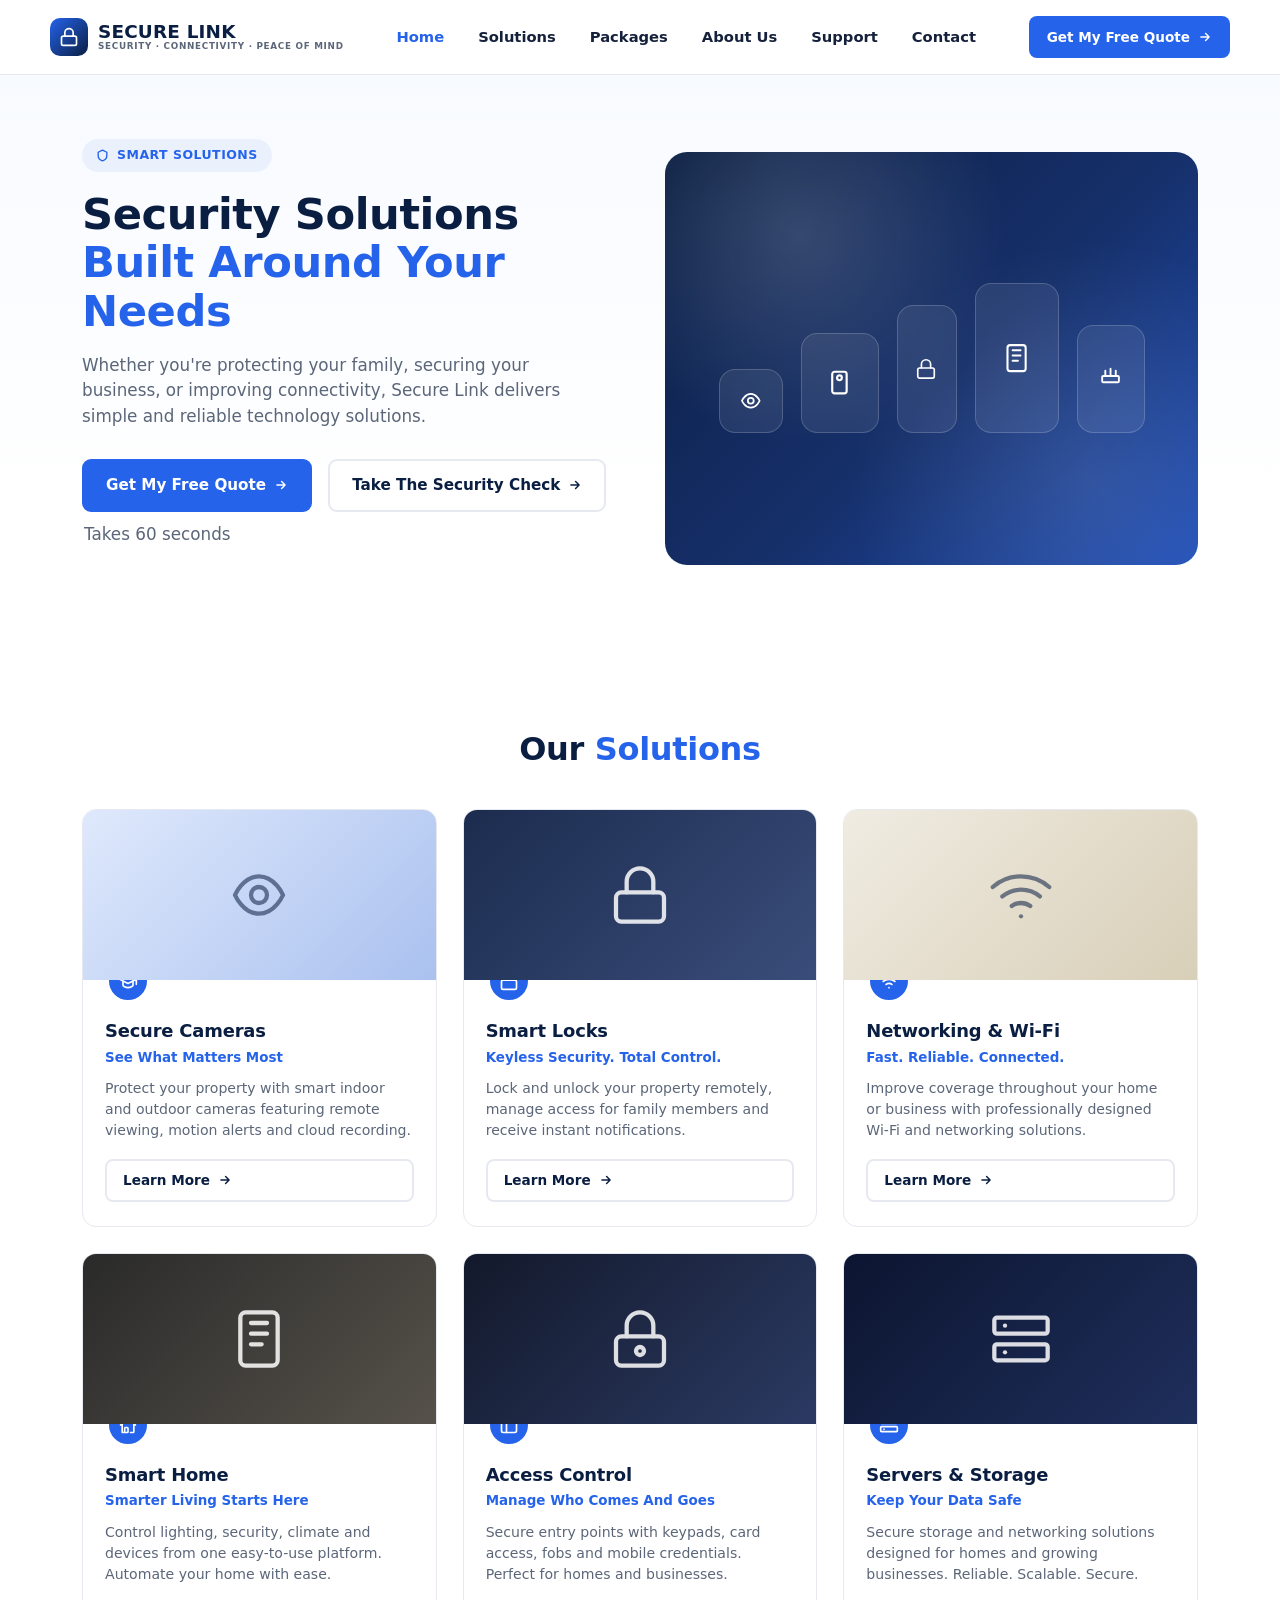
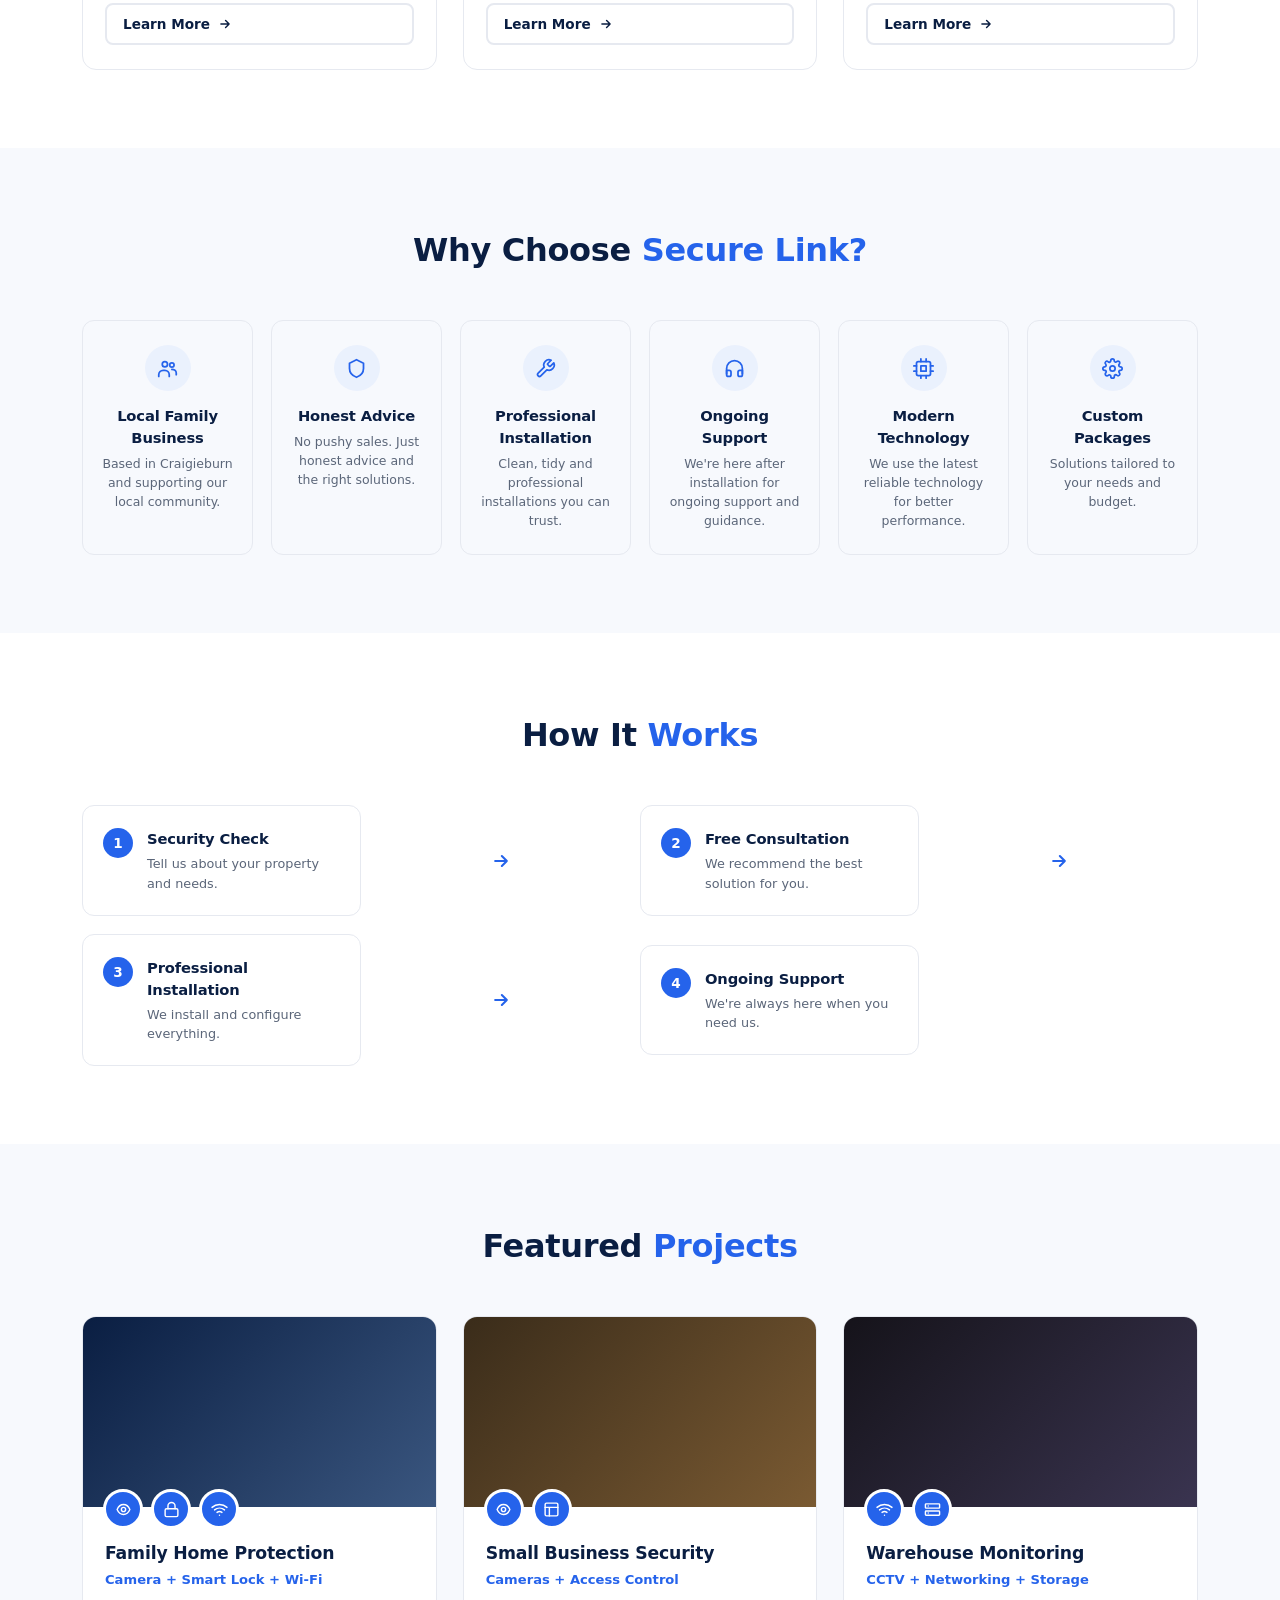
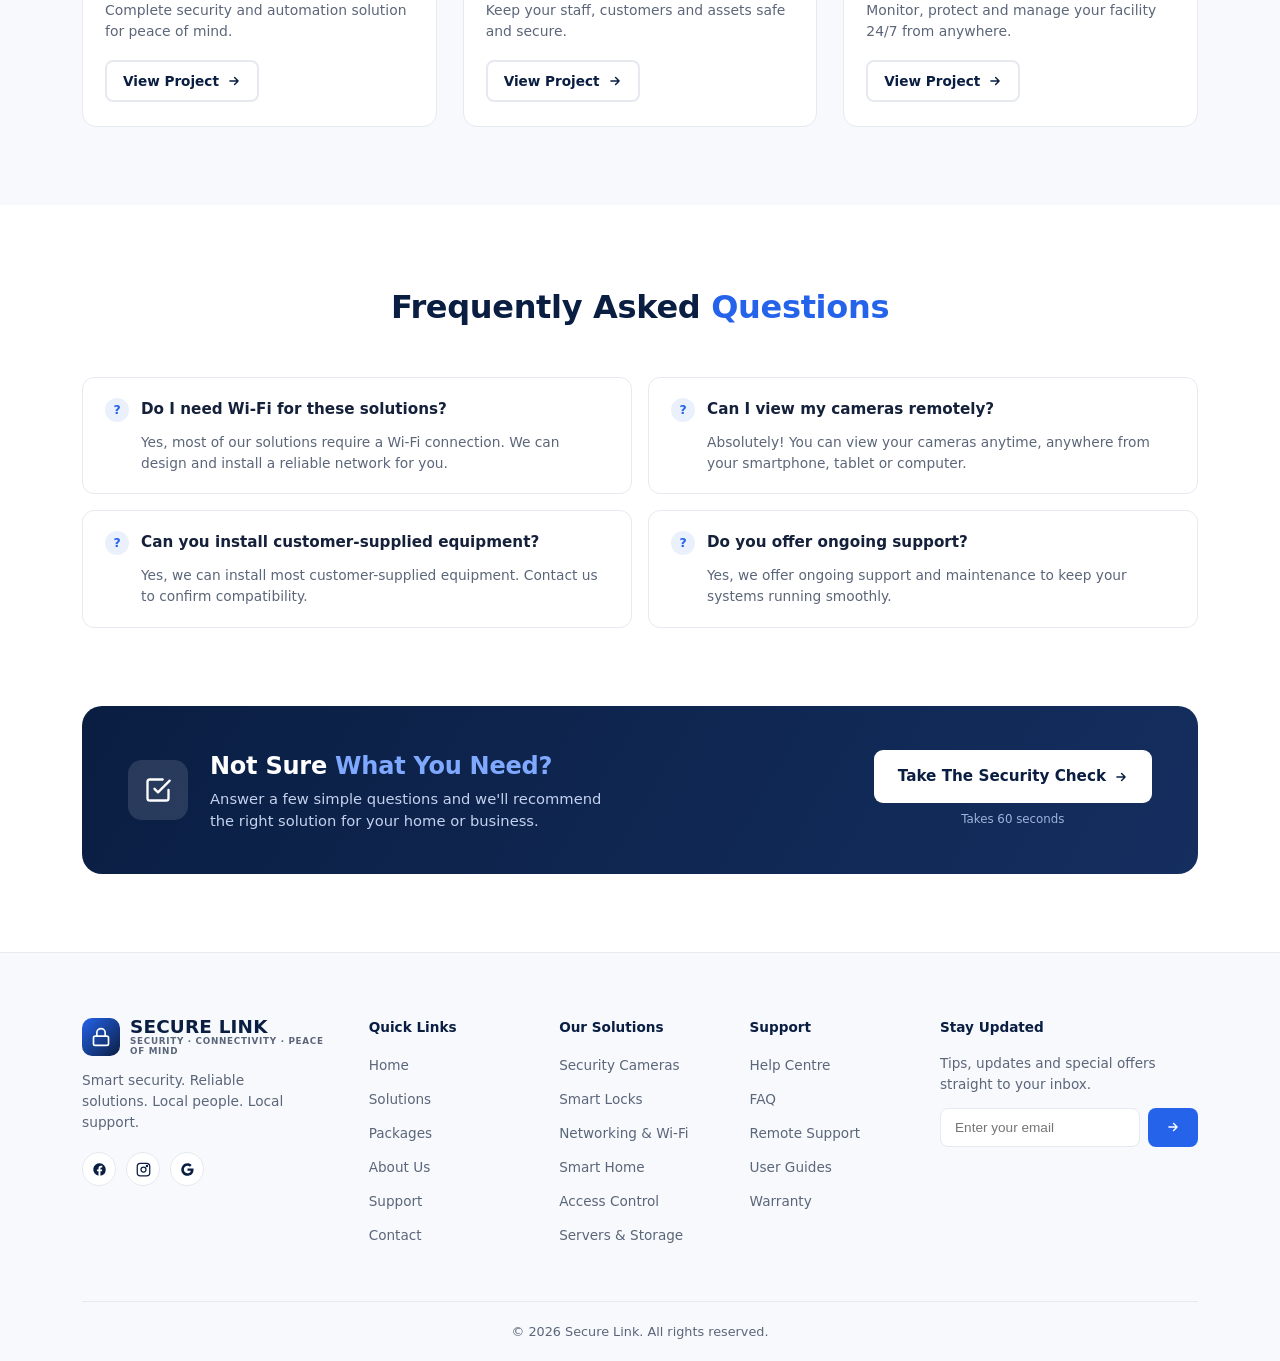
==== index.html @ 90a9308b "Initial commit" ====
<!DOCTYPE html>
<html lang="en">
<head>
<meta charset="UTF-8">
<meta name="viewport" content="width=device-width, initial-scale=1.0">
<title>Secure Link — Security. Connectivity. Peace of Mind.</title>
<link rel="stylesheet" href="shared.css">
</head>
<body>

<header>
  <div class="container nav">
    <a href="index.html" class="logo">
      <div class="logo-mark">
        <svg viewBox="0 0 24 24" fill="none" stroke="currentColor" stroke-width="2" stroke-linecap="round" stroke-linejoin="round"><rect x="3" y="11" width="18" height="11" rx="2"/><path d="M7 11V7a5 5 0 0 1 10 0v4"/></svg>
      </div>
      <div class="logo-text-wrap">
        <div class="logo-text">SECURE LINK</div>
        <div class="logo-sub">Security · Connectivity · Peace of Mind</div>
      </div>
    </a>
    <nav class="nav-links">
      <a href="index.html" class="active">Home</a>
      <a href="#solutions">Solutions</a>
      <a href="packages.html">Packages</a>
      <a href="about.html">About Us</a>
      <a href="#support">Support</a>
      <a href="contact.html">Contact</a>
    </nav>
    <div class="nav-cta">
      <a href="#quote" class="btn btn-primary btn-sm">
        Get My Free Quote
        <svg viewBox="0 0 24 24" fill="none" stroke="currentColor" stroke-width="2.5" stroke-linecap="round" stroke-linejoin="round"><path d="M5 12h14M13 6l6 6-6 6"/></svg>
      </a>
      <button class="menu-toggle" aria-label="Open menu">
        <svg viewBox="0 0 24 24" fill="none" stroke="currentColor" stroke-width="2" stroke-linecap="round" stroke-linejoin="round"><path d="M3 6h18M3 12h18M3 18h18"/></svg>
      </button>
    </div>
  </div>
</header>

<section class="hero">
  <div class="container hero-grid">
    <div>
      <span class="eyebrow">
        <svg width="13" height="13" viewBox="0 0 24 24" fill="none" stroke="currentColor" stroke-width="2.5" stroke-linecap="round" stroke-linejoin="round"><path d="M12 2l8 4v6c0 5-3.4 8.4-8 10-4.6-1.6-8-5-8-10V6l8-4z"/></svg>
        Smart Solutions
      </span>
      <h1>Security Solutions<br><span class="accent">Built Around Your Needs</span></h1>
      <p>Whether you're protecting your family, securing your business, or improving connectivity, Secure Link delivers simple and reliable technology solutions.</p>
      <div class="hero-ctas">
        <a href="#quote" class="btn btn-primary">
          Get My Free Quote
          <svg viewBox="0 0 24 24" fill="none" stroke="currentColor" stroke-width="2.5" stroke-linecap="round" stroke-linejoin="round"><path d="M5 12h14M13 6l6 6-6 6"/></svg>
        </a>
        <a href="#check" class="btn btn-outline">
          Take The Security Check
          <svg viewBox="0 0 24 24" fill="none" stroke="currentColor" stroke-width="2.5" stroke-linecap="round" stroke-linejoin="round"><path d="M5 12h14M13 6l6 6-6 6"/></svg>
        </a>
      </div>
      <p class="hero-note">Takes 60 seconds</p>
    </div>
    <div class="hero-visual">
      <div class="device-row">
        <div class="device d1"><svg viewBox="0 0 24 24" fill="none" stroke="currentColor" stroke-width="1.8" stroke-linecap="round" stroke-linejoin="round"><circle cx="12" cy="12" r="3"/><path d="M3 12s3-7 9-7 9 7 9 7-3 7-9 7-9-7-9-7z"/></svg></div>
        <div class="device d2"><svg viewBox="0 0 24 24" fill="none" stroke="currentColor" stroke-width="1.8" stroke-linecap="round" stroke-linejoin="round"><rect x="6" y="3" width="12" height="18" rx="2"/><circle cx="12" cy="8" r="2"/></svg></div>
        <div class="device d3"><svg viewBox="0 0 24 24" fill="none" stroke="currentColor" stroke-width="1.8" stroke-linecap="round" stroke-linejoin="round"><rect x="3" y="11" width="18" height="11" rx="2"/><path d="M7 11V7a5 5 0 0 1 10 0v4"/></svg></div>
        <div class="device d4"><svg viewBox="0 0 24 24" fill="none" stroke="currentColor" stroke-width="1.6" stroke-linecap="round" stroke-linejoin="round"><rect x="5" y="2" width="14" height="20" rx="2"/><path d="M9 6h6M9 10h6M9 14h4"/></svg></div>
        <div class="device d5"><svg viewBox="0 0 24 24" fill="none" stroke="currentColor" stroke-width="1.8" stroke-linecap="round" stroke-linejoin="round"><rect x="4" y="9" width="16" height="6" rx="1"/><path d="M7 4v5M12 2v7M17 4v5"/></svg></div>
      </div>
    </div>
  </div>
</section>

<section class="section section-tight" id="solutions">
  <div class="container">
    <div class="section-head">
      <h2>Our <span class="accent">Solutions</span></h2>
    </div>
    <div class="solutions-grid">

      <div class="sol-card">
        <div class="sol-thumb" style="--c1:#dfe9fc;--c2:#aac1ef;">
          <svg viewBox="0 0 24 24" fill="none" stroke="currentColor" stroke-width="1.6" stroke-linecap="round" stroke-linejoin="round"><circle cx="12" cy="12" r="3"/><path d="M3 12s3-7 9-7 9 7 9 7-3 7-9 7-9-7-9-7z"/></svg>
        </div>
        <div class="sol-body">
          <div class="sol-icon"><svg viewBox="0 0 24 24" fill="none" stroke="currentColor" stroke-width="2" stroke-linecap="round" stroke-linejoin="round"><path d="M22 10v6M2 10l10-5 10 5-10 5-10-5z"/><path d="M6 12v5c0 1 3 3 6 3s6-2 6-3v-5"/></svg></div>
          <h3>Secure Cameras</h3>
          <div class="sol-tag">See What Matters Most</div>
          <p>Protect your property with smart indoor and outdoor cameras featuring remote viewing, motion alerts and cloud recording.</p>
          <a href="#" class="btn btn-outline btn-sm">Learn More <svg viewBox="0 0 24 24" fill="none" stroke="currentColor" stroke-width="2.5" stroke-linecap="round" stroke-linejoin="round"><path d="M5 12h14M13 6l6 6-6 6"/></svg></a>
        </div>
      </div>

      <div class="sol-card">
        <div class="sol-thumb" style="--c1:#1c2c4f;--c2:#3a4d7a;">
          <svg viewBox="0 0 24 24" fill="none" stroke="#fff" stroke-width="1.6" stroke-linecap="round" stroke-linejoin="round" style="opacity:.85;"><rect x="3" y="11" width="18" height="11" rx="2"/><path d="M7 11V7a5 5 0 0 1 10 0v4"/></svg>
        </div>
        <div class="sol-body">
          <div class="sol-icon"><svg viewBox="0 0 24 24" fill="none" stroke="currentColor" stroke-width="2" stroke-linecap="round" stroke-linejoin="round"><rect x="3" y="11" width="18" height="11" rx="2"/><path d="M7 11V7a5 5 0 0 1 10 0v4"/></svg></div>
          <h3>Smart Locks</h3>
          <div class="sol-tag">Keyless Security. Total Control.</div>
          <p>Lock and unlock your property remotely, manage access for family members and receive instant notifications.</p>
          <a href="#" class="btn btn-outline btn-sm">Learn More <svg viewBox="0 0 24 24" fill="none" stroke="currentColor" stroke-width="2.5" stroke-linecap="round" stroke-linejoin="round"><path d="M5 12h14M13 6l6 6-6 6"/></svg></a>
        </div>
      </div>

      <div class="sol-card">
        <div class="sol-thumb" style="--c1:#f0ece2;--c2:#d8cfb8;">
          <svg viewBox="0 0 24 24" fill="none" stroke="currentColor" stroke-width="1.6" stroke-linecap="round" stroke-linejoin="round"><path d="M5 12.55a11 11 0 0 1 14.08 0M1.42 9a16 16 0 0 1 21.16 0M8.53 16.11a6 6 0 0 1 6.95 0"/><line x1="12" y1="20" x2="12.01" y2="20"/></svg>
        </div>
        <div class="sol-body">
          <div class="sol-icon"><svg viewBox="0 0 24 24" fill="none" stroke="currentColor" stroke-width="2" stroke-linecap="round" stroke-linejoin="round"><path d="M5 12.55a11 11 0 0 1 14.08 0M1.42 9a16 16 0 0 1 21.16 0M8.53 16.11a6 6 0 0 1 6.95 0"/><line x1="12" y1="20" x2="12.01" y2="20"/></svg></div>
          <h3>Networking &amp; Wi-Fi</h3>
          <div class="sol-tag">Fast. Reliable. Connected.</div>
          <p>Improve coverage throughout your home or business with professionally designed Wi-Fi and networking solutions.</p>
          <a href="#" class="btn btn-outline btn-sm">Learn More <svg viewBox="0 0 24 24" fill="none" stroke="currentColor" stroke-width="2.5" stroke-linecap="round" stroke-linejoin="round"><path d="M5 12h14M13 6l6 6-6 6"/></svg></a>
        </div>
      </div>

      <div class="sol-card">
        <div class="sol-thumb" style="--c1:#2a2a2a;--c2:#56524a;">
          <svg viewBox="0 0 24 24" fill="none" stroke="#fff" stroke-width="1.6" stroke-linecap="round" stroke-linejoin="round" style="opacity:.85;"><rect x="5" y="2" width="14" height="20" rx="2"/><path d="M9 6h6M9 10h6M9 14h4"/></svg>
        </div>
        <div class="sol-body">
          <div class="sol-icon"><svg viewBox="0 0 24 24" fill="none" stroke="currentColor" stroke-width="2" stroke-linecap="round" stroke-linejoin="round"><path d="M3 12l2-2m0 0l7-7 7 7M5 10v10a1 1 0 0 0 1 1h3m10-11l2 2m-2-2v10a1 1 0 0 1-1 1h-3m-6 0a1 1 0 0 1-1-1v-4a1 1 0 0 1 1-1h2a1 1 0 0 1 1 1v4a1 1 0 0 1-1 1m-6 0h6"/></svg></div>
          <h3>Smart Home</h3>
          <div class="sol-tag">Smarter Living Starts Here</div>
          <p>Control lighting, security, climate and devices from one easy-to-use platform. Automate your home with ease.</p>
          <a href="#" class="btn btn-outline btn-sm">Learn More <svg viewBox="0 0 24 24" fill="none" stroke="currentColor" stroke-width="2.5" stroke-linecap="round" stroke-linejoin="round"><path d="M5 12h14M13 6l6 6-6 6"/></svg></a>
        </div>
      </div>

      <div class="sol-card">
        <div class="sol-thumb" style="--c1:#13192b;--c2:#2b3a63;">
          <svg viewBox="0 0 24 24" fill="none" stroke="#fff" stroke-width="1.6" stroke-linecap="round" stroke-linejoin="round" style="opacity:.85;"><rect x="3" y="11" width="18" height="11" rx="2"/><circle cx="12" cy="16.5" r="1.5"/><path d="M7 11V7a5 5 0 0 1 10 0v4"/></svg>
        </div>
        <div class="sol-body">
          <div class="sol-icon"><svg viewBox="0 0 24 24" fill="none" stroke="currentColor" stroke-width="2" stroke-linecap="round" stroke-linejoin="round"><rect x="3" y="3" width="18" height="18" rx="2"/><path d="M3 9h18M9 21V9"/></svg></div>
          <h3>Access Control</h3>
          <div class="sol-tag">Manage Who Comes And Goes</div>
          <p>Secure entry points with keypads, card access, fobs and mobile credentials. Perfect for homes and businesses.</p>
          <a href="#" class="btn btn-outline btn-sm">Learn More <svg viewBox="0 0 24 24" fill="none" stroke="currentColor" stroke-width="2.5" stroke-linecap="round" stroke-linejoin="round"><path d="M5 12h14M13 6l6 6-6 6"/></svg></a>
        </div>
      </div>

      <div class="sol-card">
        <div class="sol-thumb" style="--c1:#0c1530;--c2:#1f2f5c;">
          <svg viewBox="0 0 24 24" fill="none" stroke="#fff" stroke-width="1.6" stroke-linecap="round" stroke-linejoin="round" style="opacity:.85;"><rect x="2" y="4" width="20" height="6" rx="1"/><rect x="2" y="14" width="20" height="6" rx="1"/><line x1="6" y1="7" x2="6.01" y2="7"/><line x1="6" y1="17" x2="6.01" y2="17"/></svg>
        </div>
        <div class="sol-body">
          <div class="sol-icon"><svg viewBox="0 0 24 24" fill="none" stroke="currentColor" stroke-width="2" stroke-linecap="round" stroke-linejoin="round"><rect x="2" y="4" width="20" height="6" rx="1"/><rect x="2" y="14" width="20" height="6" rx="1"/><line x1="6" y1="7" x2="6.01" y2="7"/><line x1="6" y1="17" x2="6.01" y2="17"/></svg></div>
          <h3>Servers &amp; Storage</h3>
          <div class="sol-tag">Keep Your Data Safe</div>
          <p>Secure storage and networking solutions designed for homes and growing businesses. Reliable. Scalable. Secure.</p>
          <a href="#" class="btn btn-outline btn-sm">Learn More <svg viewBox="0 0 24 24" fill="none" stroke="currentColor" stroke-width="2.5" stroke-linecap="round" stroke-linejoin="round"><path d="M5 12h14M13 6l6 6-6 6"/></svg></a>
        </div>
      </div>

    </div>
  </div>
</section>

<section class="section alt-bg">
  <div class="container">
    <div class="section-head">
      <h2>Why Choose <span class="accent">Secure Link?</span></h2>
    </div>
    <div class="why-grid">
      <div class="why-card">
        <div class="why-icon"><svg viewBox="0 0 24 24" fill="none" stroke="currentColor" stroke-width="2" stroke-linecap="round" stroke-linejoin="round"><circle cx="9" cy="7" r="3"/><path d="M2 21v-2a5 5 0 0 1 5-5h2a5 5 0 0 1 5 5v2"/><circle cx="17" cy="8" r="2.5"/><path d="M17 13c2.5 0 5 1.5 5 4v2"/></svg></div>
        <h3>Local Family Business</h3>
        <p>Based in Craigieburn and supporting our local community.</p>
      </div>
      <div class="why-card">
        <div class="why-icon"><svg viewBox="0 0 24 24" fill="none" stroke="currentColor" stroke-width="2" stroke-linecap="round" stroke-linejoin="round"><path d="M12 2l8 4v6c0 5-3.4 8.4-8 10-4.6-1.6-8-5-8-10V6l8-4z"/></svg></div>
        <h3>Honest Advice</h3>
        <p>No pushy sales. Just honest advice and the right solutions.</p>
      </div>
      <div class="why-card">
        <div class="why-icon"><svg viewBox="0 0 24 24" fill="none" stroke="currentColor" stroke-width="2" stroke-linecap="round" stroke-linejoin="round"><path d="M14.7 6.3a1 1 0 0 0 0 1.4l1.6 1.6a1 1 0 0 0 1.4 0l3.77-3.77a6 6 0 0 1-7.94 7.94l-6.91 6.91a2.12 2.12 0 0 1-3-3l6.91-6.91a6 6 0 0 1 7.94-7.94l-3.76 3.76z"/></svg></div>
        <h3>Professional Installation</h3>
        <p>Clean, tidy and professional installations you can trust.</p>
      </div>
      <div class="why-card">
        <div class="why-icon"><svg viewBox="0 0 24 24" fill="none" stroke="currentColor" stroke-width="2" stroke-linecap="round" stroke-linejoin="round"><path d="M3 18v-6a9 9 0 0 1 18 0v6"/><path d="M21 19a2 2 0 0 1-2 2h-1a2 2 0 0 1-2-2v-3a2 2 0 0 1 2-2h3zM3 19a2 2 0 0 0 2 2h1a2 2 0 0 0 2-2v-3a2 2 0 0 0-2-2H3z"/></svg></div>
        <h3>Ongoing Support</h3>
        <p>We're here after installation for ongoing support and guidance.</p>
      </div>
      <div class="why-card">
        <div class="why-icon"><svg viewBox="0 0 24 24" fill="none" stroke="currentColor" stroke-width="2" stroke-linecap="round" stroke-linejoin="round"><rect x="4" y="4" width="16" height="16" rx="2"/><rect x="9" y="9" width="6" height="6"/><path d="M9 1v3M15 1v3M9 20v3M15 20v3M1 9h3M1 15h3M20 9h3M20 15h3"/></svg></div>
        <h3>Modern Technology</h3>
        <p>We use the latest reliable technology for better performance.</p>
      </div>
      <div class="why-card">
        <div class="why-icon"><svg viewBox="0 0 24 24" fill="none" stroke="currentColor" stroke-width="2" stroke-linecap="round" stroke-linejoin="round"><circle cx="12" cy="12" r="3"/><path d="M19.4 15a1.65 1.65 0 0 0 .33 1.82l.06.06a2 2 0 1 1-2.83 2.83l-.06-.06a1.65 1.65 0 0 0-1.82-.33 1.65 1.65 0 0 0-1 1.51V21a2 2 0 0 1-4 0v-.09A1.65 1.65 0 0 0 9 19.4a1.65 1.65 0 0 0-1.82.33l-.06.06a2 2 0 1 1-2.83-2.83l.06-.06a1.65 1.65 0 0 0 .33-1.82 1.65 1.65 0 0 0-1.51-1H3a2 2 0 0 1 0-4h.09A1.65 1.65 0 0 0 4.6 9a1.65 1.65 0 0 0-.33-1.82l-.06-.06a2 2 0 1 1 2.83-2.83l.06.06a1.65 1.65 0 0 0 1.82.33H9a1.65 1.65 0 0 0 1-1.51V3a2 2 0 0 1 4 0v.09a1.65 1.65 0 0 0 1 1.51 1.65 1.65 0 0 0 1.82-.33l.06-.06a2 2 0 1 1 2.83 2.83l-.06.06a1.65 1.65 0 0 0-.33 1.82V9a1.65 1.65 0 0 0 1.51 1H21a2 2 0 0 1 0 4h-.09a1.65 1.65 0 0 0-1.51 1z"/></svg></div>
        <h3>Custom Packages</h3>
        <p>Solutions tailored to your needs and budget.</p>
      </div>
    </div>
  </div>
</section>

<section class="section">
  <div class="container">
    <div class="section-head">
      <h2>How It <span class="accent">Works</span></h2>
    </div>
    <div class="steps">
      <div class="step">
        <div class="step-num">1</div>
        <div>
          <h3>Security Check</h3>
          <p>Tell us about your property and needs.</p>
        </div>
      </div>
      <div class="step-arrow">
        <svg viewBox="0 0 24 24" fill="none" stroke="currentColor" stroke-width="2.5" stroke-linecap="round" stroke-linejoin="round"><path d="M5 12h14M13 6l6 6-6 6"/></svg>
      </div>
      <div class="step">
        <div class="step-num">2</div>
        <div>
          <h3>Free Consultation</h3>
          <p>We recommend the best solution for you.</p>
        </div>
      </div>
      <div class="step-arrow">
        <svg viewBox="0 0 24 24" fill="none" stroke="currentColor" stroke-width="2.5" stroke-linecap="round" stroke-linejoin="round"><path d="M5 12h14M13 6l6 6-6 6"/></svg>
      </div>
    </div>
    <div class="steps" style="margin-top:18px;">
      <div class="step">
        <div class="step-num">3</div>
        <div>
          <h3>Professional Installation</h3>
          <p>We install and configure everything.</p>
        </div>
      </div>
      <div class="step-arrow">
        <svg viewBox="0 0 24 24" fill="none" stroke="currentColor" stroke-width="2.5" stroke-linecap="round" stroke-linejoin="round"><path d="M5 12h14M13 6l6 6-6 6"/></svg>
      </div>
      <div class="step">
        <div class="step-num">4</div>
        <div>
          <h3>Ongoing Support</h3>
          <p>We're always here when you need us.</p>
        </div>
      </div>
      <div></div>
    </div>
  </div>
</section>

<section class="section alt-bg">
  <div class="container">
    <div class="section-head">
      <h2>Featured <span class="accent">Projects</span></h2>
    </div>
    <div class="projects-grid">

      <div class="proj-card">
        <div class="proj-thumb" style="--p1:#0a1e42;--p2:#3a567f;">
          <div class="proj-badges">
            <div class="proj-badge"><svg viewBox="0 0 24 24" fill="none" stroke="#fff" stroke-width="2" stroke-linecap="round" stroke-linejoin="round"><circle cx="12" cy="12" r="3"/><path d="M3 12s3-7 9-7 9 7 9 7-3 7-9 7-9-7-9-7z"/></svg></div>
            <div class="proj-badge"><svg viewBox="0 0 24 24" fill="none" stroke="#fff" stroke-width="2" stroke-linecap="round" stroke-linejoin="round"><rect x="3" y="11" width="18" height="11" rx="2"/><path d="M7 11V7a5 5 0 0 1 10 0v4"/></svg></div>
            <div class="proj-badge"><svg viewBox="0 0 24 24" fill="none" stroke="#fff" stroke-width="2" stroke-linecap="round" stroke-linejoin="round"><path d="M5 12.55a11 11 0 0 1 14.08 0M1.42 9a16 16 0 0 1 21.16 0M8.53 16.11a6 6 0 0 1 6.95 0"/><line x1="12" y1="20" x2="12.01" y2="20"/></svg></div>
          </div>
        </div>
        <div class="proj-body">
          <h3>Family Home Protection</h3>
          <div class="proj-tag">Camera + Smart Lock + Wi-Fi</div>
          <p>Complete security and automation solution for peace of mind.</p>
          <a href="#" class="btn btn-outline btn-sm">View Project <svg viewBox="0 0 24 24" fill="none" stroke="currentColor" stroke-width="2.5" stroke-linecap="round" stroke-linejoin="round"><path d="M5 12h14M13 6l6 6-6 6"/></svg></a>
        </div>
      </div>

      <div class="proj-card">
        <div class="proj-thumb" style="--p1:#3a2c1a;--p2:#7a5a32;">
          <div class="proj-badges">
            <div class="proj-badge"><svg viewBox="0 0 24 24" fill="none" stroke="#fff" stroke-width="2" stroke-linecap="round" stroke-linejoin="round"><circle cx="12" cy="12" r="3"/><path d="M3 12s3-7 9-7 9 7 9 7-3 7-9 7-9-7-9-7z"/></svg></div>
            <div class="proj-badge"><svg viewBox="0 0 24 24" fill="none" stroke="#fff" stroke-width="2" stroke-linecap="round" stroke-linejoin="round"><rect x="3" y="3" width="18" height="18" rx="2"/><path d="M3 9h18M9 21V9"/></svg></div>
          </div>
        </div>
        <div class="proj-body">
          <h3>Small Business Security</h3>
          <div class="proj-tag">Cameras + Access Control</div>
          <p>Keep your staff, customers and assets safe and secure.</p>
          <a href="#" class="btn btn-outline btn-sm">View Project <svg viewBox="0 0 24 24" fill="none" stroke="currentColor" stroke-width="2.5" stroke-linecap="round" stroke-linejoin="round"><path d="M5 12h14M13 6l6 6-6 6"/></svg></a>
        </div>
      </div>

      <div class="proj-card">
        <div class="proj-thumb" style="--p1:#15131a;--p2:#3a3450;">
          <div class="proj-badges">
            <div class="proj-badge"><svg viewBox="0 0 24 24" fill="none" stroke="#fff" stroke-width="2" stroke-linecap="round" stroke-linejoin="round"><path d="M5 12.55a11 11 0 0 1 14.08 0M1.42 9a16 16 0 0 1 21.16 0M8.53 16.11a6 6 0 0 1 6.95 0"/><line x1="12" y1="20" x2="12.01" y2="20"/></svg></div>
            <div class="proj-badge"><svg viewBox="0 0 24 24" fill="none" stroke="#fff" stroke-width="2" stroke-linecap="round" stroke-linejoin="round"><rect x="2" y="4" width="20" height="6" rx="1"/><rect x="2" y="14" width="20" height="6" rx="1"/><line x1="6" y1="7" x2="6.01" y2="7"/><line x1="6" y1="17" x2="6.01" y2="17"/></svg></div>
          </div>
        </div>
        <div class="proj-body">
          <h3>Warehouse Monitoring</h3>
          <div class="proj-tag">CCTV + Networking + Storage</div>
          <p>Monitor, protect and manage your facility 24/7 from anywhere.</p>
          <a href="#" class="btn btn-outline btn-sm">View Project <svg viewBox="0 0 24 24" fill="none" stroke="currentColor" stroke-width="2.5" stroke-linecap="round" stroke-linejoin="round"><path d="M5 12h14M13 6l6 6-6 6"/></svg></a>
        </div>
      </div>

    </div>
  </div>
</section>

<section class="section" id="support">
  <div class="container">
    <div class="section-head">
      <h2>Frequently Asked <span class="accent">Questions</span></h2>
    </div>
    <div class="faq-grid">
      <div class="faq-item">
        <div class="faq-q"><span class="faq-q-icon">?</span> Do I need Wi-Fi for these solutions?</div>
        <p>Yes, most of our solutions require a Wi-Fi connection. We can design and install a reliable network for you.</p>
      </div>
      <div class="faq-item">
        <div class="faq-q"><span class="faq-q-icon">?</span> Can I view my cameras remotely?</div>
        <p>Absolutely! You can view your cameras anytime, anywhere from your smartphone, tablet or computer.</p>
      </div>
      <div class="faq-item">
        <div class="faq-q"><span class="faq-q-icon">?</span> Can you install customer-supplied equipment?</div>
        <p>Yes, we can install most customer-supplied equipment. Contact us to confirm compatibility.</p>
      </div>
      <div class="faq-item">
        <div class="faq-q"><span class="faq-q-icon">?</span> Do you offer ongoing support?</div>
        <p>Yes, we offer ongoing support and maintenance to keep your systems running smoothly.</p>
      </div>
    </div>
  </div>
</section>

<section class="section" style="padding-top:0;" id="quote">
  <div class="container">
    <div class="cta-banner">
      <div class="cta-left">
        <div class="cta-icon">
          <svg viewBox="0 0 24 24" fill="none" stroke="currentColor" stroke-width="2" stroke-linecap="round" stroke-linejoin="round"><path d="M9 11l3 3L22 4"/><path d="M21 12v7a2 2 0 0 1-2 2H5a2 2 0 0 1-2-2V5a2 2 0 0 1 2-2h11"/></svg>
        </div>
        <div>
          <h2>Not Sure <span class="accent">What You Need?</span></h2>
          <p>Answer a few simple questions and we'll recommend the right solution for your home or business.</p>
        </div>
      </div>
      <div class="cta-right" id="check">
        <a href="#" class="btn btn-white">
          Take The Security Check
          <svg viewBox="0 0 24 24" fill="none" stroke="currentColor" stroke-width="2.5" stroke-linecap="round" stroke-linejoin="round"><path d="M5 12h14M13 6l6 6-6 6"/></svg>
        </a>
        <small>Takes 60 seconds</small>
      </div>
    </div>
  </div>
</section>

<footer id="contact">
  <div class="container">
    <div class="footer-grid">
      <div class="footer-brand">
        <div class="footer-logo">
          <div class="logo-mark">
            <svg viewBox="0 0 24 24" fill="none" stroke="currentColor" stroke-width="2" stroke-linecap="round" stroke-linejoin="round"><rect x="3" y="11" width="18" height="11" rx="2"/><path d="M7 11V7a5 5 0 0 1 10 0v4"/></svg>
          </div>
          <div class="logo-text-wrap">
            <div class="logo-text">SECURE LINK</div>
            <div class="logo-sub">Security · Connectivity · Peace of Mind</div>
          </div>
        </div>
        <p>Smart security. Reliable solutions. Local people. Local support.</p>
        <div class="social-row">
          <a href="#" class="social-icon" aria-label="Facebook"><svg viewBox="0 0 24 24" fill="currentColor"><path d="M22 12a10 10 0 1 0-11.6 9.9v-7H7.9V12h2.5V9.8c0-2.5 1.5-3.9 3.8-3.9 1.1 0 2.2.2 2.2.2v2.5h-1.3c-1.2 0-1.6.8-1.6 1.6V12h2.8l-.4 2.9h-2.4v7A10 10 0 0 0 22 12z"/></svg></a>
          <a href="#" class="social-icon" aria-label="Instagram"><svg viewBox="0 0 24 24" fill="none" stroke="currentColor" stroke-width="2"><rect x="2" y="2" width="20" height="20" rx="5"/><circle cx="12" cy="12" r="4"/><circle cx="17.5" cy="6.5" r="1"/></svg></a>
          <a href="#" class="social-icon" aria-label="Google"><svg viewBox="0 0 24 24" fill="currentColor"><path d="M21.6 12.2c0-.7-.1-1.4-.2-2H12v3.9h5.4a4.6 4.6 0 0 1-2 3v2.5h3.3c1.9-1.8 3-4.4 3-7.4z"/><path d="M12 22c2.7 0 4.9-.9 6.6-2.4l-3.3-2.5c-.9.6-2 1-3.3 1-2.6 0-4.7-1.7-5.5-4.1H3.1v2.6A10 10 0 0 0 12 22z"/><path d="M6.5 14c-.2-.6-.3-1.3-.3-2s.1-1.4.3-2V7.4H3.1A10 10 0 0 0 2 12c0 1.6.4 3.2 1.1 4.6l3.4-2.6z"/><path d="M12 6c1.5 0 2.8.5 3.8 1.5l2.9-2.9C16.9 2.9 14.7 2 12 2A10 10 0 0 0 3.1 7.4l3.4 2.6C7.3 7.7 9.4 6 12 6z"/></svg></a>
        </div>
      </div>
      <div class="footer-col">
        <h4>Quick Links</h4>
        <ul>
          <li><a href="index.html">Home</a></li>
          <li><a href="#solutions">Solutions</a></li>
          <li><a href="packages.html">Packages</a></li>
          <li><a href="about.html">About Us</a></li>
          <li><a href="#support">Support</a></li>
          <li><a href="contact.html">Contact</a></li>
        </ul>
      </div>
      <div class="footer-col">
        <h4>Our Solutions</h4>
        <ul>
          <li><a href="#">Security Cameras</a></li>
          <li><a href="#">Smart Locks</a></li>
          <li><a href="#">Networking &amp; Wi-Fi</a></li>
          <li><a href="#">Smart Home</a></li>
          <li><a href="#">Access Control</a></li>
          <li><a href="#">Servers &amp; Storage</a></li>
        </ul>
      </div>
      <div class="footer-col">
        <h4>Support</h4>
        <ul>
          <li><a href="#">Help Centre</a></li>
          <li><a href="#">FAQ</a></li>
          <li><a href="#">Remote Support</a></li>
          <li><a href="#">User Guides</a></li>
          <li><a href="#">Warranty</a></li>
        </ul>
      </div>
      <div class="footer-col footer-news">
        <h4>Stay Updated</h4>
        <p>Tips, updates and special offers straight to your inbox.</p>
        <form class="news-form" onsubmit="return false;">
          <input type="email" placeholder="Enter your email" aria-label="Email address">
          <button type="submit" class="btn btn-primary btn-sm">
            <svg viewBox="0 0 24 24" fill="none" stroke="currentColor" stroke-width="2.5" stroke-linecap="round" stroke-linejoin="round"><path d="M5 12h14M13 6l6 6-6 6"/></svg>
          </button>
        </form>
      </div>
    </div>
    <div class="footer-bottom">
      © 2026 Secure Link. All rights reserved.
    </div>
  </div>
</footer>

</body>
</html>
---- shared.css ----
:root{
    --navy:#0a1e42;
    --blue:#2563eb;
    --blue-dark:#1d4ed8;
    --blue-pale:#eaf1fd;
    --ink:#15213b;
    --muted:#5b6679;
    --line:#e6e9f0;
    --bg:#ffffff;
    --radius:14px;
  }
  *{box-sizing:border-box;margin:0;padding:0;}
  html{scroll-behavior:smooth;}
  body{
    font-family:'Segoe UI', system-ui, -apple-system, sans-serif;
    color:var(--ink);
    background:var(--bg);
    line-height:1.5;
  }
  img{display:block;max-width:100%;}
  a{text-decoration:none;color:inherit;}
  ul{list-style:none;}
  .container{
    max-width:1180px;
    margin:0 auto;
    padding:0 32px;
  }
  .eyebrow{
    display:inline-flex;
    align-items:center;
    gap:8px;
    background:var(--blue-pale);
    color:var(--blue);
    font-size:.78rem;
    font-weight:700;
    letter-spacing:.04em;
    padding:7px 14px;
    border-radius:999px;
    margin-bottom:18px;
    text-transform:uppercase;
  }
  h1,h2,h3{
    color:var(--navy);
    font-weight:800;
    letter-spacing:-0.01em;
  }
  .btn{
    display:inline-flex;
    align-items:center;
    gap:8px;
    padding:13px 22px;
    border-radius:9px;
    font-weight:700;
    font-size:.95rem;
    border:2px solid transparent;
    cursor:pointer;
    transition:transform .15s ease, box-shadow .15s ease, background .15s ease;
    white-space:nowrap;
  }
  .btn-primary{
    background:var(--blue);
    color:#fff;
  }
  .btn-primary:hover{background:var(--blue-dark); transform:translateY(-1px); box-shadow:0 8px 20px -8px rgba(37,99,235,.6);}
  .btn-outline{
    background:#fff;
    color:var(--navy);
    border-color:var(--line);
  }
  .btn-outline:hover{border-color:var(--blue); color:var(--blue); transform:translateY(-1px);}
  .btn-white{
    background:#fff;
    color:var(--navy);
  }
  .btn-white:hover{background:#f0f4ff;transform:translateY(-1px);}
  .btn-sm{padding:9px 16px; font-size:.85rem; border-radius:8px;}
  .btn svg{width:14px;height:14px;flex-shrink:0;}

  /* HEADER */
  header{
    position:sticky; top:0; z-index:50;
    background:rgba(255,255,255,.92);
    backdrop-filter:blur(10px);
    border-bottom:1px solid var(--line);
  }
  .nav{
    display:flex;
    align-items:center;
    justify-content:space-between;
    padding:16px 0;
  }
  .logo{display:flex; align-items:center; gap:10px;}
  .logo-mark{
    width:38px;height:38px;border-radius:10px;
    background:linear-gradient(135deg,var(--blue),var(--navy));
    display:flex;align-items:center;justify-content:center;
    flex-shrink:0;
  }
  .logo-mark svg{width:20px;height:20px;color:#fff;}
  .logo-text-wrap{line-height:1.1;}
  .logo-text{font-weight:800; font-size:1.15rem; color:var(--navy); letter-spacing:.01em;}
  .logo-sub{font-size:.55rem; letter-spacing:.08em; color:var(--muted); text-transform:uppercase; font-weight:600;}
  .nav-links{
    display:flex; align-items:center; gap:34px;
  }
  .nav-links a{
    font-size:.92rem; font-weight:600; color:var(--ink);
    transition:color .15s ease;
  }
  .nav-links a:hover{color:var(--blue);}
  .nav-links a.active{color:var(--blue);}
  .nav-cta{display:flex; align-items:center; gap:18px;}
  .menu-toggle{display:none; background:none; border:none; cursor:pointer; padding:6px;}
  .menu-toggle svg{width:26px;height:26px;color:var(--navy);}

  /* HERO */
  .hero{
    padding:64px 0 70px;
    background:linear-gradient(180deg,#f7faff 0%, #ffffff 75%);
  }
  .hero-grid{
    display:grid;
    grid-template-columns:1fr 1fr;
    gap:50px;
    align-items:center;
  }
  .hero h1{
    font-size:2.7rem;
    line-height:1.12;
    margin-bottom:18px;
  }
  .hero h1 .accent{color:var(--blue);}
  .hero p{
    color:var(--muted);
    font-size:1.05rem;
    max-width:480px;
    margin-bottom:30px;
  }
  .hero-ctas{display:flex; align-items:center; gap:16px; flex-wrap:wrap;}
  .hero-note{font-size:.78rem; color:var(--muted); margin-top:10px; padding-left:2px;}
  .hero-visual{
    position:relative;
    border-radius:22px;
    background:linear-gradient(135deg,var(--navy) 0%, #16306b 55%, var(--blue) 130%);
    aspect-ratio:4/3.1;
    overflow:hidden;
    display:flex;align-items:center;justify-content:center;
  }
  .hero-visual::before{
    content:"";
    position:absolute; inset:0;
    background:
      radial-gradient(circle at 25% 20%, rgba(255,255,255,.16), transparent 40%),
      radial-gradient(circle at 80% 80%, rgba(255,255,255,.10), transparent 45%);
  }
  .device-row{
    position:relative;
    display:flex;
    align-items:flex-end;
    gap:18px;
    padding:0 24px;
  }
  .device{
    background:rgba(255,255,255,.08);
    border:1px solid rgba(255,255,255,.18);
    border-radius:16px;
    backdrop-filter:blur(6px);
    display:flex;align-items:center;justify-content:center;
    color:#fff;
  }
  .device svg{width:38%;height:38%;}
  .d1{width:64px;height:64px;}
  .d2{width:78px;height:100px;}
  .d3{width:60px;height:128px;}
  .d4{width:84px;height:150px;}
  .d5{width:68px;height:108px;}

  /* SECTION HEADINGS */
  .section{padding:78px 0;}
  .section-head{text-align:center; margin-bottom:46px;}
  .section-head h2{font-size:2rem; margin-bottom:6px;}
  .section-head h2 .accent{color:var(--blue);}
  .section-tight .section-head{margin-bottom:36px;}
  .alt-bg{background:#f7f9fd;}

  /* SOLUTIONS GRID */
  .solutions-grid{
    display:grid;
    grid-template-columns:repeat(3,1fr);
    gap:26px;
  }
  .sol-card{
    border:1px solid var(--line);
    border-radius:var(--radius);
    overflow:hidden;
    background:#fff;
    transition:box-shadow .2s ease, transform .2s ease;
    display:flex; flex-direction:column;
  }
  .sol-card:hover{box-shadow:0 18px 40px -22px rgba(10,30,66,.25); transform:translateY(-3px);}
  .sol-thumb{
    height:170px;
    background:linear-gradient(135deg,var(--c1,#dbe6fb),var(--c2,#aec3f2));
    position:relative;
    display:flex;align-items:center;justify-content:center;
  }
  .sol-thumb svg{width:64px;height:64px;color:rgba(10,30,66,.55);}
  .sol-body{padding:22px 22px 24px; flex:1; display:flex; flex-direction:column;}
  .sol-icon{
    width:46px;height:46px;border-radius:50%;
    background:var(--blue);
    display:flex;align-items:center;justify-content:center;
    margin-top:-44px; margin-bottom:14px;
    border:4px solid #fff;
    flex-shrink:0;
  }
  .sol-icon svg{width:20px;height:20px;color:#fff;}
  .sol-body h3{font-size:1.12rem; margin-bottom:3px;}
  .sol-tag{color:var(--blue); font-weight:700; font-size:.84rem; margin-bottom:10px;}
  .sol-body p{color:var(--muted); font-size:.88rem; flex:1; margin-bottom:18px;}

  /* WHY CHOOSE */
  .why-grid{
    display:grid;
    grid-template-columns:repeat(6,1fr);
    gap:18px;
  }
  .why-card{
    border:1px solid var(--line);
    border-radius:12px;
    padding:24px 16px;
    text-align:center;
  }
  .why-icon{
    width:46px;height:46px;border-radius:50%;
    background:var(--blue-pale);
    display:flex;align-items:center;justify-content:center;
    margin:0 auto 14px;
  }
  .why-icon svg{width:21px;height:21px;color:var(--blue);}
  .why-card h3{font-size:.92rem; margin-bottom:6px;}
  .why-card p{font-size:.78rem; color:var(--muted);}

  /* HOW IT WORKS */
  .steps{
    display:grid;
    grid-template-columns:repeat(4,1fr);
    gap:0;
    align-items:center;
  }
  .step{
    border:1px solid var(--line);
    border-radius:12px;
    padding:22px 20px;
    display:flex;
    gap:14px;
    align-items:flex-start;
  }
  .step-num{
    width:30px;height:30px;border-radius:50%;
    background:var(--blue);
    color:#fff;
    font-weight:800;
    font-size:.85rem;
    display:flex;align-items:center;justify-content:center;
    flex-shrink:0;
  }
  .step h3{font-size:.92rem; margin-bottom:4px;}
  .step p{font-size:.8rem; color:var(--muted);}
  .step-arrow{
    display:flex; align-items:center; justify-content:center;
  }
  .step-arrow svg{width:20px;height:20px; color:var(--blue);}

  /* FEATURED PROJECTS */
  .projects-grid{
    display:grid;
    grid-template-columns:repeat(3,1fr);
    gap:26px;
  }
  .proj-card{
    border:1px solid var(--line);
    border-radius:var(--radius);
    overflow:hidden;
    background:#fff;
  }
  .proj-thumb{
    height:190px;
    background:linear-gradient(135deg,var(--p1,#0a1e42),var(--p2,#2563eb));
    position:relative;
  }
  .proj-badges{
    position:absolute; bottom:-22px; left:20px;
    display:flex; gap:8px;
  }
  .proj-badge{
    width:40px;height:40px;border-radius:50%;
    background:var(--blue);
    border:3px solid #fff;
    display:flex;align-items:center;justify-content:center;
  }
  .proj-badge svg{width:17px;height:17px;color:#fff;}
  .proj-body{padding:34px 22px 24px;}
  .proj-body h3{font-size:1.08rem; margin-bottom:3px;}
  .proj-tag{color:var(--blue); font-weight:700; font-size:.82rem; margin-bottom:10px;}
  .proj-body p{color:var(--muted); font-size:.87rem; margin-bottom:18px;}

  /* FAQ */
  .faq-grid{
    display:grid;
    grid-template-columns:repeat(2,1fr);
    gap:16px;
  }
  .faq-item{
    border:1px solid var(--line);
    border-radius:12px;
    padding:20px 22px;
  }
  .faq-q{
    display:flex; align-items:flex-start; gap:12px;
    cursor:pointer;
    font-weight:700;
    font-size:.95rem;
  }
  .faq-q-icon{
    width:24px;height:24px;border-radius:50%;
    background:var(--blue-pale);
    color:var(--blue);
    flex-shrink:0;
    display:flex;align-items:center;justify-content:center;
    font-size:.78rem;
    font-weight:800;
  }
  .faq-item p{
    font-size:.86rem; color:var(--muted);
    margin:10px 0 0 36px;
  }

  /* CTA BANNER */
  .cta-banner{
    background:linear-gradient(120deg,var(--navy),#142e5f);
    border-radius:20px;
    padding:42px 46px;
    display:flex;
    align-items:center;
    justify-content:space-between;
    gap:30px;
    color:#fff;
  }
  .cta-left{display:flex; align-items:center; gap:22px;}
  .cta-icon{
    width:60px;height:60px;border-radius:14px;
    background:rgba(255,255,255,.12);
    display:flex;align-items:center;justify-content:center;
    flex-shrink:0;
  }
  .cta-icon svg{width:28px;height:28px;color:#fff;}
  .cta-banner h2{color:#fff; font-size:1.5rem; margin-bottom:4px;}
  .cta-banner h2 .accent{color:#7fa8ff;}
  .cta-banner p{color:#c4d2ef; font-size:.92rem; max-width:420px;}
  .cta-right{text-align:center; flex-shrink:0;}
  .cta-right small{display:block; color:#9fb3dd; font-size:.74rem; margin-top:8px;}

  /* FOOTER */
  footer{background:#f7f9fd; padding-top:64px; border-top:1px solid var(--line);}
  .footer-grid{
    display:grid;
    grid-template-columns:1.6fr 1fr 1fr 1fr 1.3fr;
    gap:30px;
    padding-bottom:44px;
  }
  .footer-brand p{color:var(--muted); font-size:.86rem; margin-top:14px; max-width:230px;}
  .footer-logo{display:flex; align-items:center; gap:10px; margin-bottom:4px;}
  .social-row{display:flex; gap:10px; margin-top:20px;}
  .social-icon{
    width:34px;height:34px;border-radius:50%;
    background:#fff; border:1px solid var(--line);
    display:flex;align-items:center;justify-content:center;
  }
  .social-icon svg{width:15px;height:15px; color:var(--navy);}
  .footer-col h4{font-size:.85rem; color:var(--navy); margin-bottom:16px;}
  .footer-col ul li{margin-bottom:10px;}
  .footer-col ul li a{font-size:.85rem; color:var(--muted); transition:color .15s ease;}
  .footer-col ul li a:hover{color:var(--blue);}
  .footer-news p{font-size:.85rem; color:var(--muted); margin-bottom:14px;}
  .news-form{display:flex; gap:8px;}
  .news-form input{
    flex:1; min-width:0;
    padding:11px 14px;
    border-radius:8px;
    border:1px solid var(--line);
    font-size:.85rem;
  }
  .news-form input:focus{outline:2px solid var(--blue); outline-offset:1px;}
  .footer-bottom{
    border-top:1px solid var(--line);
    padding:20px 0;
    text-align:center;
    font-size:.8rem;
    color:var(--muted);
  }

  /* ===== SHARED COMPONENTS (Packages / About / Contact) ===== */

  /* Hero image placeholder (replaces photographic hero on inner pages) */
  .hero-img-visual{
    position:relative;
    border-radius:22px;
    overflow:hidden;
    aspect-ratio:4/3.1;
    background:linear-gradient(135deg,#1c3a72 0%, #2b4f96 55%, #2563eb 130%);
    display:flex;align-items:center;justify-content:center;
  }
  .hero-img-visual::before{
    content:"";
    position:absolute; inset:0;
    background:
      radial-gradient(circle at 25% 20%, rgba(255,255,255,.16), transparent 40%),
      radial-gradient(circle at 80% 80%, rgba(255,255,255,.10), transparent 45%);
  }
  .hero-img-visual svg{position:relative; width:46%; color:rgba(255,255,255,.9);}

  /* Page sub-hero (smaller hero used on Packages/About/Contact) */
  .subhero{padding:48px 0 56px; background:linear-gradient(180deg,#f7faff 0%, #ffffff 75%);}
  .subhero-grid{display:grid; grid-template-columns:1.1fr 1fr; gap:50px; align-items:center;}
  .subhero h1{font-size:2.5rem; line-height:1.14; margin-bottom:16px;}
  .subhero h1 .accent{color:var(--blue);}
  .subhero p{color:var(--muted); font-size:1.02rem; max-width:480px; margin-bottom:26px;}
  .subhero-ctas{display:flex; align-items:center; gap:16px; flex-wrap:wrap;}
  .subhero-pills{display:flex; gap:14px; flex-wrap:wrap; margin-top:28px;}
  .subhero-pill{
    display:flex; align-items:center; gap:10px;
    border:1px solid var(--line); border-radius:10px;
    padding:11px 16px; font-size:.82rem; flex:1; min-width:190px;
  }
  .subhero-pill .pill-icon{
    width:32px;height:32px;border-radius:8px; background:var(--blue-pale);
    display:flex;align-items:center;justify-content:center; flex-shrink:0;
  }
  .subhero-pill .pill-icon svg{width:16px;height:16px;color:var(--blue);}
  .subhero-pill strong{display:block; color:var(--navy); font-size:.84rem;}
  .subhero-pill span{color:var(--muted); font-size:.78rem;}

  /* PACKAGES: pricing cards */
  .pricing-grid{display:grid; grid-template-columns:repeat(4,1fr); gap:22px; align-items:stretch;}
  .price-card{
    border:1px solid var(--line); border-radius:var(--radius);
    background:#fff; padding:26px 24px 24px; display:flex; flex-direction:column;
    position:relative;
  }
  .price-card.popular{border:2px solid var(--blue); box-shadow:0 18px 40px -22px rgba(37,99,235,.35);}
  .popular-tag{
    position:absolute; top:-13px; left:50%; transform:translateX(-50%);
    background:var(--blue); color:#fff; font-size:.68rem; font-weight:800;
    letter-spacing:.05em; text-transform:uppercase; padding:5px 14px; border-radius:999px;
    white-space:nowrap;
  }
  .price-card-head{display:flex; align-items:flex-start; justify-content:space-between; margin-bottom:4px;}
  .price-num{
    width:30px;height:30px;border-radius:50%; flex-shrink:0;
    background:var(--blue-pale); color:var(--blue); font-weight:800; font-size:.82rem;
    display:flex;align-items:center;justify-content:center;
  }
  .price-card h3{font-size:1.05rem; margin-bottom:2px;}
  .price-tag{color:var(--muted); font-size:.8rem; margin-bottom:16px;}
  .price-thumb{
    height:120px; border-radius:10px; margin-bottom:18px;
    background:linear-gradient(135deg,var(--c1,#dfe9fc),var(--c2,#aac1ef));
    display:flex;align-items:center;justify-content:center;
  }
  .price-thumb svg{width:46%; height:46%; color:rgba(10,30,66,.55);}
  .price-features{margin-bottom:18px; flex:1;}
  .price-features li{
    display:flex; gap:8px; align-items:flex-start;
    font-size:.84rem; color:var(--ink); margin-bottom:9px; line-height:1.35;
  }
  .price-features li svg{width:15px;height:15px; color:var(--blue); flex-shrink:0; margin-top:2px;}
  .price-ideal{
    background:#f7f9fd; border-radius:9px; padding:11px 13px; margin-bottom:18px;
  }
  .price-ideal strong{display:block; font-size:.74rem; color:var(--navy); margin-bottom:3px;}
  .price-ideal span{font-size:.78rem; color:var(--muted);}
  .price-from{font-size:.76rem; color:var(--muted); margin-bottom:2px;}
  .price-amount{font-size:1.7rem; font-weight:800; color:var(--navy); margin-bottom:14px;}

  /* Business banner */
  .biz-banner{
    display:grid; grid-template-columns:.9fr 1.4fr 1fr;
    border:1px solid var(--line); border-radius:var(--radius); overflow:hidden;
  }
  .biz-photo{background:linear-gradient(135deg,#1a2f57,#3a557f); min-height:230px; position:relative;}
  .biz-mid{padding:28px 30px;}
  .biz-mid h3{font-size:1.2rem; margin-bottom:2px;}
  .biz-mid .sol-tag{margin-bottom:16px;}
  .biz-cols{display:grid; grid-template-columns:1fr 1fr; gap:18px;}
  .biz-cols h4{font-size:.78rem; color:var(--navy); text-transform:uppercase; letter-spacing:.03em; margin-bottom:10px;}
  .biz-cols ul li{display:flex; gap:7px; align-items:flex-start; font-size:.82rem; color:var(--muted); margin-bottom:8px;}
  .biz-cols ul li svg{width:13px;height:13px; color:var(--blue); flex-shrink:0; margin-top:3px;}
  .biz-quote{background:var(--blue-pale); padding:28px 28px; display:flex; flex-direction:column; justify-content:center;}
  .biz-quote-icon{width:38px;height:38px; margin-bottom:12px; color:var(--blue);}
  .biz-quote h3{font-size:1.1rem; margin-bottom:8px;}
  .biz-quote p{font-size:.85rem; color:var(--muted); margin-bottom:18px;}

  /* Add-ons grid */
  .addons-grid{display:grid; grid-template-columns:repeat(5,1fr); gap:16px;}
  .addon-card{
    border:1px solid var(--line); border-radius:12px; padding:20px 14px;
    text-align:center; transition:box-shadow .15s ease, transform .15s ease;
  }
  .addon-card:hover{box-shadow:0 14px 30px -18px rgba(10,30,66,.22); transform:translateY(-2px);}
  .addon-icon{
    width:52px;height:52px; border-radius:50%; margin:0 auto 12px;
    background:var(--blue-pale); display:flex;align-items:center;justify-content:center;
  }
  .addon-icon svg{width:22px;height:22px; color:var(--blue);}
  .addon-card span{font-size:.82rem; font-weight:700; color:var(--navy);}

  /* Comparison table */
  .compare-table{width:100%; border-collapse:collapse; border:1px solid var(--line); border-radius:12px; overflow:hidden;}
  .compare-table th, .compare-table td{padding:13px 16px; text-align:center; border-bottom:1px solid var(--line); font-size:.85rem;}
  .compare-table th{background:#f7f9fd; color:var(--navy); font-size:.78rem; text-transform:uppercase; letter-spacing:.02em;}
  .compare-table td:first-child, .compare-table th:first-child{text-align:left; font-weight:600; color:var(--ink);}
  .compare-table tr:last-child td{border-bottom:none;}
  .compare-table .yes{color:#16a34a; font-weight:800;}
  .compare-table .no{color:#dc2626; font-weight:800;}
  .compare-table-wrap{overflow-x:auto; border-radius:12px;}

  /* ABOUT: story cards */
  .story-grid{display:grid; grid-template-columns:repeat(3,1fr); gap:26px;}
  .story-card{border:1px solid var(--line); border-radius:var(--radius); overflow:hidden; background:#fff;}
  .story-thumb{
    height:170px; position:relative;
    background:linear-gradient(135deg,var(--s1,#1c1c1c),var(--s2,#3a3a3a));
    display:flex;align-items:center;justify-content:center;
  }
  .story-thumb svg{width:38%; color:rgba(255,255,255,.85);}
  .story-icon{
    width:44px;height:44px;border-radius:50%; background:var(--blue);
    display:flex;align-items:center;justify-content:center;
    position:absolute; bottom:-22px; left:22px; border:4px solid #fff;
  }
  .story-icon svg{width:19px;height:19px; color:#fff;}
  .story-body{padding:34px 22px 24px;}
  .story-body h3{font-size:1.05rem; margin-bottom:8px;}
  .story-body p{font-size:.87rem; color:var(--muted);}

  /* Vision banner (dark) */
  .vision-banner{
    background:linear-gradient(120deg,var(--navy),#142e5f); border-radius:20px;
    padding:46px 50px; color:#fff; display:grid; grid-template-columns:.9fr 1.4fr; gap:46px;
  }
  .vision-eyebrow{color:#9fb3dd; font-size:.78rem; font-weight:700; letter-spacing:.06em; text-transform:uppercase; margin-bottom:12px;}
  .vision-banner h2{color:#fff; font-size:1.7rem; line-height:1.2; margin-bottom:16px;}
  .vision-banner h2 .accent{color:#7fa8ff;}
  .vision-banner > div:first-child > p{color:#c4d2ef; font-size:.9rem;}
  .vision-list{display:grid; grid-template-columns:1fr 1fr; gap:22px;}
  .vision-item{display:flex; gap:14px;}
  .vision-icon{
    width:42px;height:42px;border-radius:10px; background:rgba(255,255,255,.12);
    display:flex;align-items:center;justify-content:center; flex-shrink:0;
  }
  .vision-icon svg{width:19px;height:19px; color:#fff;}
  .vision-item h4{color:#fff; font-size:.92rem; margin-bottom:4px;}
  .vision-item p{color:#aebde3; font-size:.8rem;}

  /* Mascot / feature banner (light) */
  .mascot-banner{
    display:grid; grid-template-columns:1fr 1fr; gap:40px; align-items:center;
    background:#f7f9fd; border-radius:20px; padding:40px; overflow:hidden;
  }
  .mascot-eyebrow{color:var(--blue); font-size:.78rem; font-weight:700; letter-spacing:.06em; text-transform:uppercase; margin-bottom:12px; display:flex; align-items:center; gap:6px;}
  .mascot-banner h2{font-size:1.7rem; margin-bottom:14px;}
  .mascot-banner p{color:var(--muted); font-size:.92rem; margin-bottom:12px;}
  .mascot-photo{
    border-radius:16px; aspect-ratio:16/10; overflow:hidden;
    background:linear-gradient(135deg,#e3c79a,#b88c54);
    display:flex;align-items:center;justify-content:center;
  }
  .mascot-photo svg{width:42%; color:rgba(60,40,15,.55);}

  /* Team grid */
  .team-grid{display:grid; grid-template-columns:repeat(4,1fr); gap:24px;}
  .team-card{border:1px solid var(--line); border-radius:var(--radius); overflow:hidden; background:#fff; text-align:center;}
  .team-photo{
    aspect-ratio:1/1; background:linear-gradient(135deg,#dbe6fb,#aec3f2);
    display:flex;align-items:center;justify-content:center;
  }
  .team-photo svg{width:42%; color:rgba(10,30,66,.45);}
  .team-body{padding:20px 18px 22px;}
  .team-body h3{font-size:1.02rem; margin-bottom:2px;}
  .team-role{color:var(--blue); font-weight:700; font-size:.8rem; margin-bottom:10px;}
  .team-body p{font-size:.82rem; color:var(--muted); margin-bottom:14px;}
  .team-social{display:flex; gap:8px; justify-content:center;}

  /* Dark contact-style CTA strip (icon + text + button inline) */
  .strip-banner{
    background:linear-gradient(120deg,var(--navy),#142e5f); border-radius:20px;
    padding:30px 40px; color:#fff; display:flex; align-items:center; justify-content:space-between; gap:24px; flex-wrap:wrap;
  }
  .strip-left{display:flex; align-items:center; gap:18px;}
  .strip-icon{width:50px;height:50px;border-radius:12px; background:rgba(255,255,255,.12); display:flex;align-items:center;justify-content:center; flex-shrink:0;}
  .strip-icon svg{width:24px;height:24px; color:#fff;}
  .strip-banner h2{color:#fff; font-size:1.25rem; margin-bottom:2px;}
  .strip-banner p{color:#c4d2ef; font-size:.86rem;}
  .strip-right{display:flex; align-items:center; gap:26px; flex-wrap:wrap;}
  .strip-contact{display:flex; align-items:center; gap:8px; font-size:.85rem; color:#dbe5f9;}
  .strip-contact svg{width:16px;height:16px; color:#7fa8ff; flex-shrink:0;}

  /* CONTACT page */
  .contact-layout{display:grid; grid-template-columns:.75fr 1.25fr; gap:26px; margin-bottom:26px;}
  .panel{border:1px solid var(--line); border-radius:var(--radius); background:#fff; padding:30px;}
  .panel h2{font-size:1.3rem; margin-bottom:4px;}
  .panel > p.lead{color:var(--muted); font-size:.88rem; margin-bottom:24px;}
  .contact-row{display:flex; gap:16px; padding:16px 0; border-bottom:1px solid var(--line);}
  .contact-row:last-of-type{border-bottom:none;}
  .contact-row-icon{
    width:42px;height:42px;border-radius:10px; background:var(--blue); flex-shrink:0;
    display:flex;align-items:center;justify-content:center;
  }
  .contact-row-icon svg{width:19px;height:19px; color:#fff;}
  .contact-row h4{font-size:.78rem; color:var(--muted); font-weight:600; text-transform:uppercase; letter-spacing:.02em; margin-bottom:3px;}
  .contact-row .main{font-size:.98rem; font-weight:700; color:var(--navy);}
  .contact-row .sub{font-size:.78rem; color:var(--muted); margin-top:2px;}
  .book-box{
    margin-top:8px; background:linear-gradient(120deg,var(--navy),#142e5f); border-radius:12px;
    padding:22px; color:#fff; display:flex; gap:16px; align-items:flex-start;
  }
  .book-box-icon{width:42px;height:42px;border-radius:10px; background:rgba(255,255,255,.14); display:flex;align-items:center;justify-content:center; flex-shrink:0;}
  .book-box-icon svg{width:20px;height:20px;color:#fff;}
  .book-box h4{color:#fff; font-size:.98rem; margin-bottom:4px;}
  .book-box p{color:#c4d2ef; font-size:.8rem; margin-bottom:12px;}

  .form-grid{display:grid; grid-template-columns:1fr 1fr; gap:18px; margin-bottom:18px;}
  .form-field{display:flex; flex-direction:column; gap:7px;}
  .form-field.full{grid-column:1 / -1;}
  .form-field label{font-size:.82rem; font-weight:700; color:var(--navy);}
  .form-field input, .form-field select, .form-field textarea{
    border:1px solid var(--line); border-radius:8px; padding:11px 13px;
    font-size:.88rem; font-family:inherit; color:var(--ink); background:#fff;
  }
  .form-field input:focus, .form-field select:focus, .form-field textarea:focus{outline:2px solid var(--blue); outline-offset:1px;}
  .form-field textarea{resize:vertical; min-height:110px;}
  .form-check{display:flex; align-items:flex-start; gap:9px; font-size:.82rem; color:var(--muted); margin-bottom:20px;}
  .form-check input{margin-top:3px;}
  .form-note{display:flex; align-items:center; gap:6px; font-size:.76rem; color:var(--muted); margin-top:12px; justify-content:center;}
  .form-note svg{width:13px;height:13px;}

  /* Service area + why-contact row */
  .lower-grid{display:grid; grid-template-columns:.75fr 1.25fr; gap:26px;}
  .map-box{
    border-radius:12px; overflow:hidden; aspect-ratio:16/10; margin-bottom:16px;
    background:linear-gradient(135deg,#eef2f8,#dde6f3);
    position:relative; display:flex; align-items:center; justify-content:center;
  }
  .map-box svg{width:30%; color:var(--blue); opacity:.55;}
  .map-pin{position:absolute; width:14px;height:14px; border-radius:50%; background:var(--blue); box-shadow:0 0 0 6px rgba(37,99,235,.18);}
  .service-list{display:grid; grid-template-columns:1fr 1fr; gap:8px;}
  .service-list li{display:flex; gap:7px; align-items:center; font-size:.83rem; color:var(--ink);}
  .service-list li svg{width:14px;height:14px; color:var(--blue); flex-shrink:0;}
  .service-note{font-size:.8rem; color:var(--muted); margin-bottom:14px;}

  .why-contact-grid{display:grid; grid-template-columns:1fr 1fr; gap:18px;}
  .wc-item{display:flex; gap:13px;}
  .wc-icon{width:40px;height:40px;border-radius:10px; background:var(--blue-pale); display:flex;align-items:center;justify-content:center; flex-shrink:0;}
  .wc-icon svg{width:18px;height:18px; color:var(--blue);}
  .wc-item h4{font-size:.9rem; margin-bottom:3px;}
  .wc-item p{font-size:.8rem; color:var(--muted);}

  /* Trusted brands strip */
  .brands-strip{display:flex; align-items:center; justify-content:space-between; gap:24px; flex-wrap:wrap; padding:30px 0; border-top:1px solid var(--line); border-bottom:1px solid var(--line);}
  .brands-strip-text h4{font-size:.98rem; margin-bottom:2px;}
  .brands-strip-text p{font-size:.8rem; color:var(--muted);}
  .brands-logos{display:flex; align-items:center; gap:30px; flex-wrap:wrap;}
  .brand-logo{font-weight:800; color:var(--navy); font-size:.95rem; opacity:.75; letter-spacing:-.01em;}

  /* RESPONSIVE */
  @media (max-width:980px){
    .hero-grid{grid-template-columns:1fr;}
    .hero h1{font-size:2.2rem;}
    .solutions-grid{grid-template-columns:repeat(2,1fr);}
    .why-grid{grid-template-columns:repeat(3,1fr);}
    .steps{grid-template-columns:1fr; gap:16px;}
    .step-arrow{display:none;}
    .projects-grid{grid-template-columns:1fr;}
    .faq-grid{grid-template-columns:1fr;}
    .footer-grid{grid-template-columns:1fr 1fr; row-gap:36px;}
    .cta-banner{flex-direction:column; align-items:flex-start;}
    .cta-right{align-self:stretch;}
    .subhero-grid{grid-template-columns:1fr;}
    .pricing-grid{grid-template-columns:repeat(2,1fr);}
    .biz-banner{grid-template-columns:1fr;}
    .biz-photo{min-height:160px;}
    .addons-grid{grid-template-columns:repeat(3,1fr);}
    .story-grid{grid-template-columns:1fr;}
    .vision-banner{grid-template-columns:1fr;}
    .vision-list{grid-template-columns:1fr;}
    .mascot-banner{grid-template-columns:1fr;}
    .mascot-photo{order:-1;}
    .team-grid{grid-template-columns:1fr 1fr;}
    .contact-layout{grid-template-columns:1fr;}
    .lower-grid{grid-template-columns:1fr;}
    .why-contact-grid{grid-template-columns:1fr;}
    .strip-banner{flex-direction:column; align-items:flex-start;}
  }
  @media (max-width:720px){
    .nav-links{display:none;}
    .menu-toggle{display:block;}
    .container{padding:0 20px;}
    .why-grid{grid-template-columns:repeat(2,1fr);}
    .solutions-grid{grid-template-columns:1fr;}
    .hero{padding:40px 0 50px;}
    .section{padding:54px 0;}
    .footer-grid{grid-template-columns:1fr;}
    .hero-ctas{flex-direction:column; align-items:stretch;}
    .hero-ctas .btn{justify-content:center;}
    .pricing-grid{grid-template-columns:1fr;}
    .addons-grid{grid-template-columns:repeat(2,1fr);}
    .team-grid{grid-template-columns:1fr;}
    .form-grid{grid-template-columns:1fr;}
    .compare-table{font-size:.78rem;}
    .strip-right{flex-direction:column; align-items:flex-start; gap:12px;}
  }
  :focus-visible{outline:2px solid var(--blue); outline-offset:2px;}
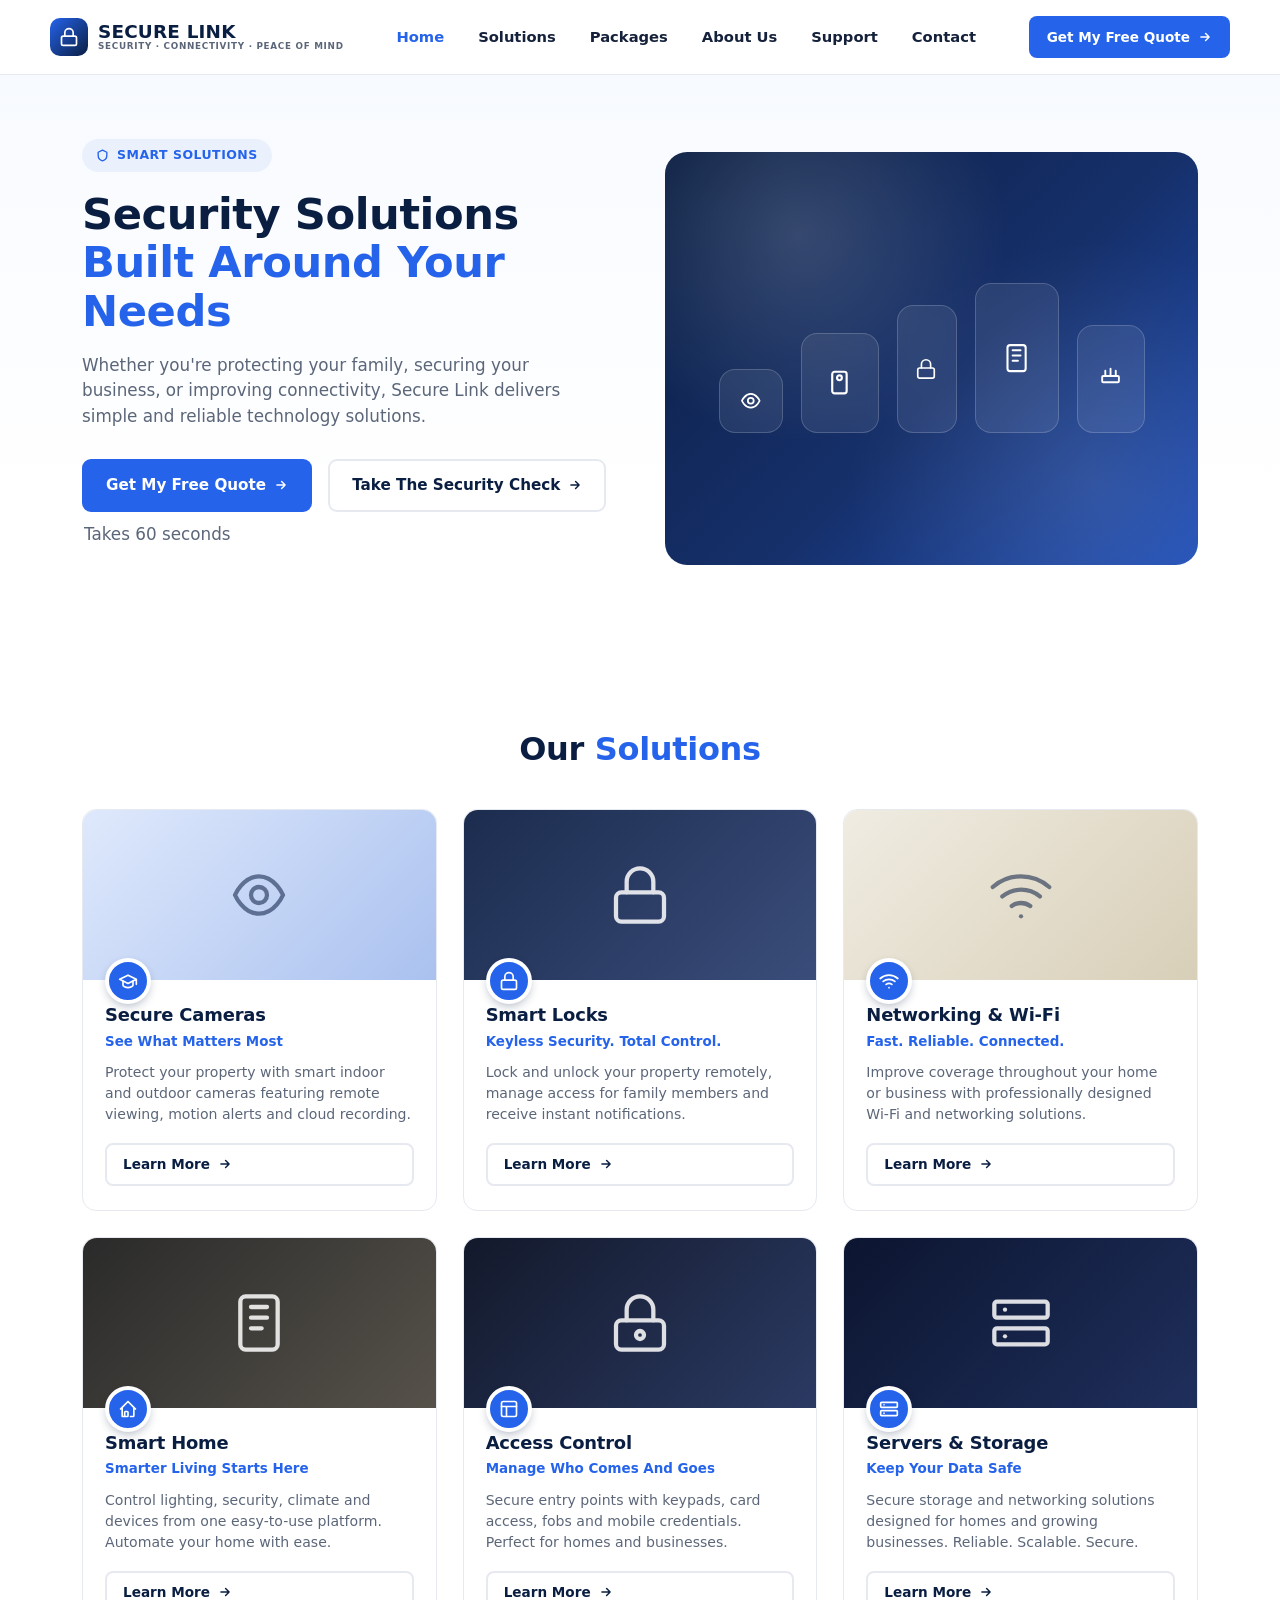
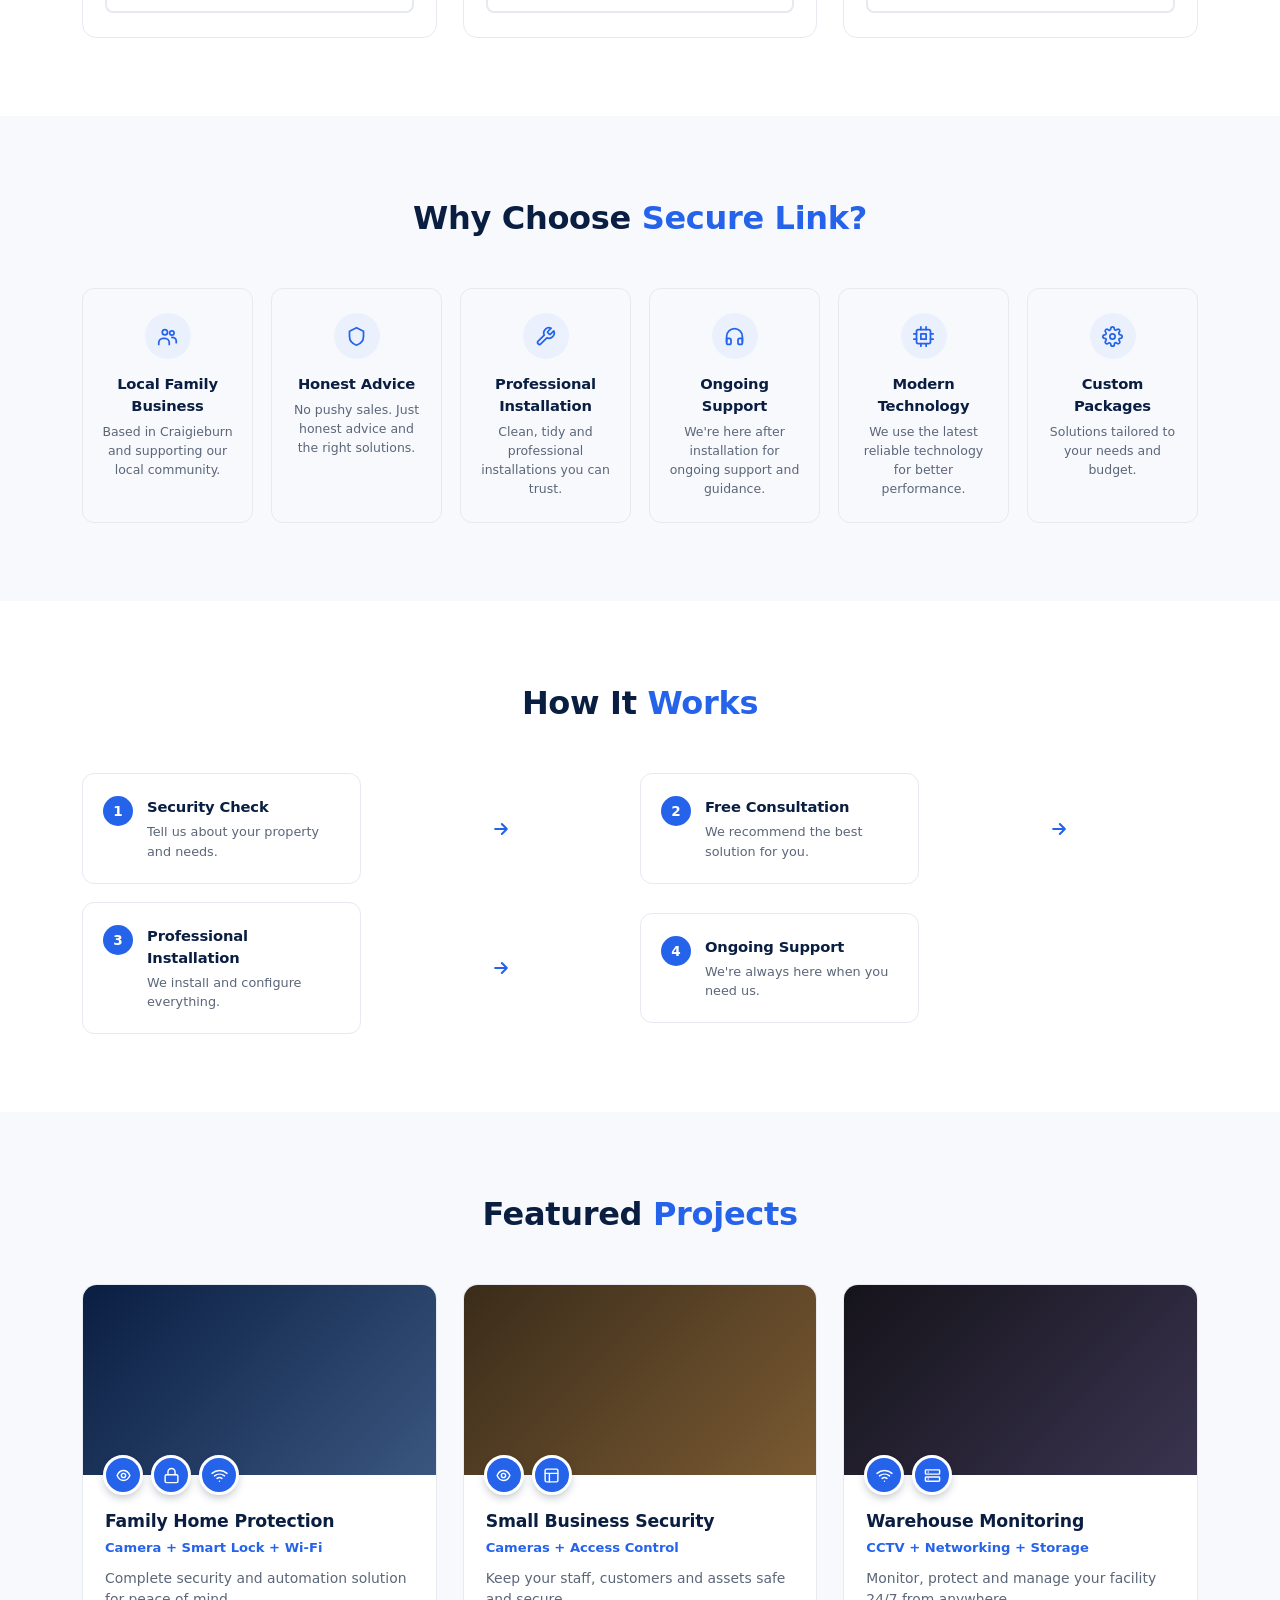
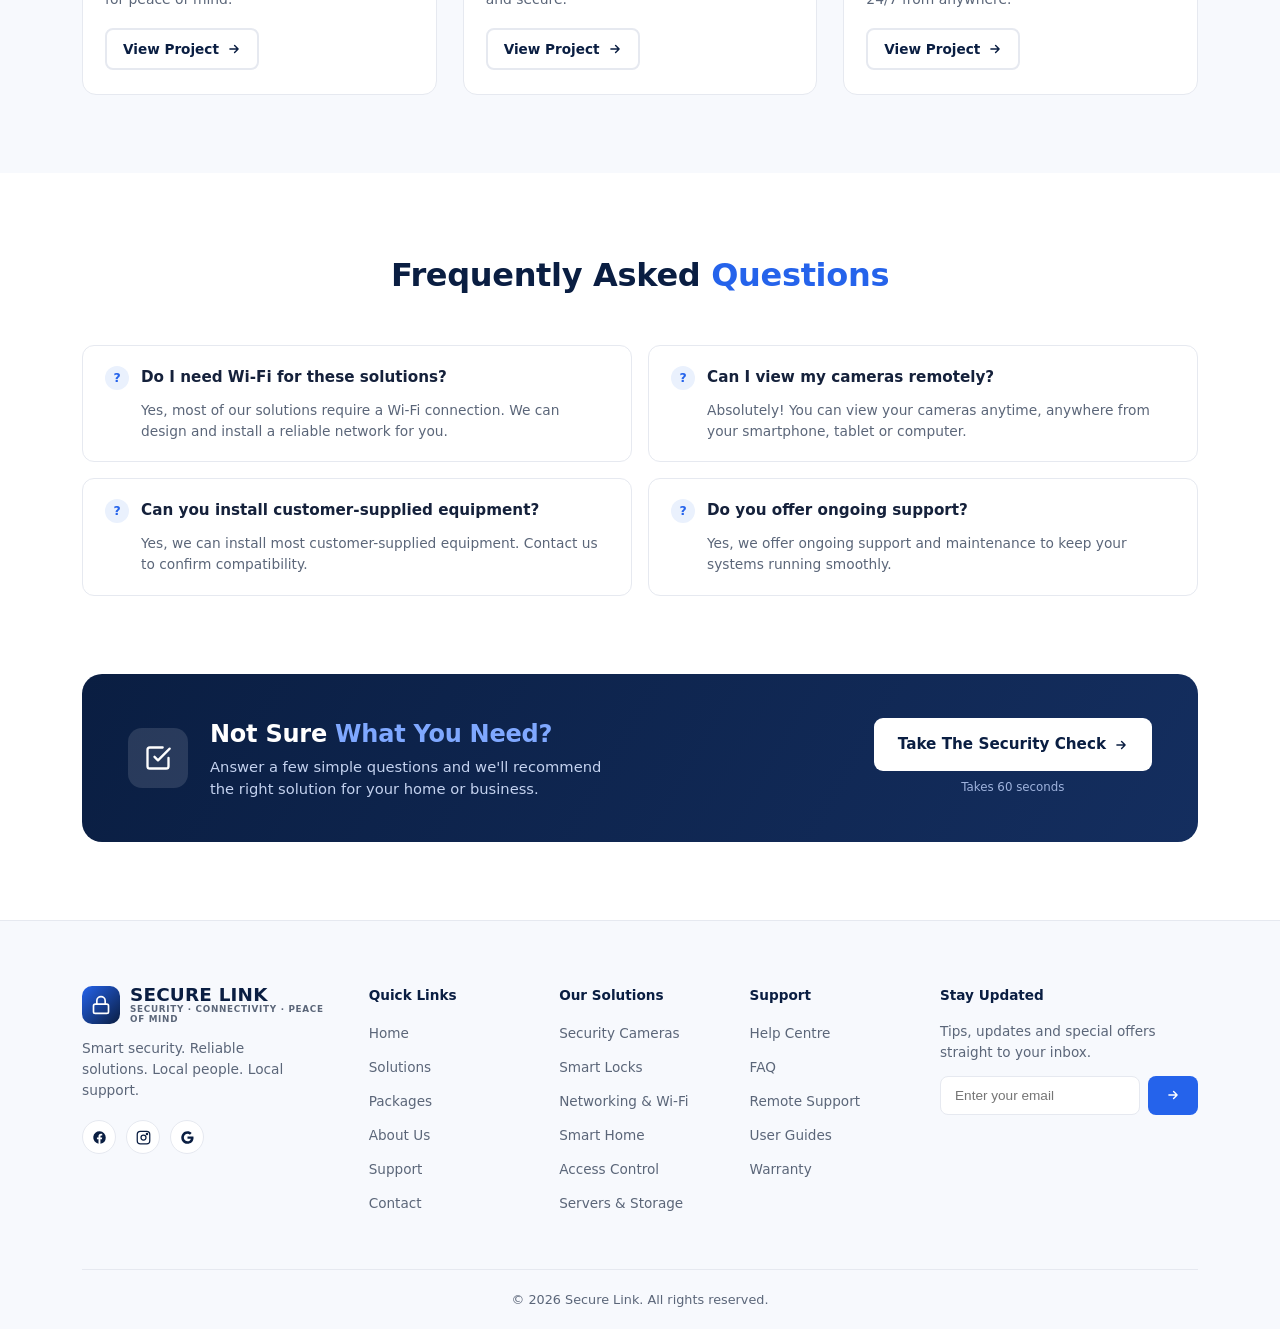
==== commit c9e469b5: "Fix UI" ====
--- a/index.html
+++ b/index.html
@@ -83,8 +83,8 @@
         <div class="sol-thumb" style="--c1:#dfe9fc;--c2:#aac1ef;">
           <svg viewBox="0 0 24 24" fill="none" stroke="currentColor" stroke-width="1.6" stroke-linecap="round" stroke-linejoin="round"><circle cx="12" cy="12" r="3"/><path d="M3 12s3-7 9-7 9 7 9 7-3 7-9 7-9-7-9-7z"/></svg>
         </div>
-        <div class="sol-body">
-          <div class="sol-icon"><svg viewBox="0 0 24 24" fill="none" stroke="currentColor" stroke-width="2" stroke-linecap="round" stroke-linejoin="round"><path d="M22 10v6M2 10l10-5 10 5-10 5-10-5z"/><path d="M6 12v5c0 1 3 3 6 3s6-2 6-3v-5"/></svg></div>
+        <div class="sol-icon"><svg viewBox="0 0 24 24" fill="none" stroke="currentColor" stroke-width="2" stroke-linecap="round" stroke-linejoin="round"><path d="M22 10v6M2 10l10-5 10 5-10 5-10-5z"/><path d="M6 12v5c0 1 3 3 6 3s6-2 6-3v-5"/></svg></div>
+        <div class="sol-body">
           <h3>Secure Cameras</h3>
           <div class="sol-tag">See What Matters Most</div>
           <p>Protect your property with smart indoor and outdoor cameras featuring remote viewing, motion alerts and cloud recording.</p>
@@ -96,8 +96,8 @@
         <div class="sol-thumb" style="--c1:#1c2c4f;--c2:#3a4d7a;">
           <svg viewBox="0 0 24 24" fill="none" stroke="#fff" stroke-width="1.6" stroke-linecap="round" stroke-linejoin="round" style="opacity:.85;"><rect x="3" y="11" width="18" height="11" rx="2"/><path d="M7 11V7a5 5 0 0 1 10 0v4"/></svg>
         </div>
-        <div class="sol-body">
-          <div class="sol-icon"><svg viewBox="0 0 24 24" fill="none" stroke="currentColor" stroke-width="2" stroke-linecap="round" stroke-linejoin="round"><rect x="3" y="11" width="18" height="11" rx="2"/><path d="M7 11V7a5 5 0 0 1 10 0v4"/></svg></div>
+        <div class="sol-icon"><svg viewBox="0 0 24 24" fill="none" stroke="currentColor" stroke-width="2" stroke-linecap="round" stroke-linejoin="round"><rect x="3" y="11" width="18" height="11" rx="2"/><path d="M7 11V7a5 5 0 0 1 10 0v4"/></svg></div>
+        <div class="sol-body">
           <h3>Smart Locks</h3>
           <div class="sol-tag">Keyless Security. Total Control.</div>
           <p>Lock and unlock your property remotely, manage access for family members and receive instant notifications.</p>
@@ -109,8 +109,8 @@
         <div class="sol-thumb" style="--c1:#f0ece2;--c2:#d8cfb8;">
           <svg viewBox="0 0 24 24" fill="none" stroke="currentColor" stroke-width="1.6" stroke-linecap="round" stroke-linejoin="round"><path d="M5 12.55a11 11 0 0 1 14.08 0M1.42 9a16 16 0 0 1 21.16 0M8.53 16.11a6 6 0 0 1 6.95 0"/><line x1="12" y1="20" x2="12.01" y2="20"/></svg>
         </div>
-        <div class="sol-body">
-          <div class="sol-icon"><svg viewBox="0 0 24 24" fill="none" stroke="currentColor" stroke-width="2" stroke-linecap="round" stroke-linejoin="round"><path d="M5 12.55a11 11 0 0 1 14.08 0M1.42 9a16 16 0 0 1 21.16 0M8.53 16.11a6 6 0 0 1 6.95 0"/><line x1="12" y1="20" x2="12.01" y2="20"/></svg></div>
+        <div class="sol-icon"><svg viewBox="0 0 24 24" fill="none" stroke="currentColor" stroke-width="2" stroke-linecap="round" stroke-linejoin="round"><path d="M5 12.55a11 11 0 0 1 14.08 0M1.42 9a16 16 0 0 1 21.16 0M8.53 16.11a6 6 0 0 1 6.95 0"/><line x1="12" y1="20" x2="12.01" y2="20"/></svg></div>
+        <div class="sol-body">
           <h3>Networking &amp; Wi-Fi</h3>
           <div class="sol-tag">Fast. Reliable. Connected.</div>
           <p>Improve coverage throughout your home or business with professionally designed Wi-Fi and networking solutions.</p>
@@ -122,8 +122,8 @@
         <div class="sol-thumb" style="--c1:#2a2a2a;--c2:#56524a;">
           <svg viewBox="0 0 24 24" fill="none" stroke="#fff" stroke-width="1.6" stroke-linecap="round" stroke-linejoin="round" style="opacity:.85;"><rect x="5" y="2" width="14" height="20" rx="2"/><path d="M9 6h6M9 10h6M9 14h4"/></svg>
         </div>
-        <div class="sol-body">
-          <div class="sol-icon"><svg viewBox="0 0 24 24" fill="none" stroke="currentColor" stroke-width="2" stroke-linecap="round" stroke-linejoin="round"><path d="M3 12l2-2m0 0l7-7 7 7M5 10v10a1 1 0 0 0 1 1h3m10-11l2 2m-2-2v10a1 1 0 0 1-1 1h-3m-6 0a1 1 0 0 1-1-1v-4a1 1 0 0 1 1-1h2a1 1 0 0 1 1 1v4a1 1 0 0 1-1 1m-6 0h6"/></svg></div>
+        <div class="sol-icon"><svg viewBox="0 0 24 24" fill="none" stroke="currentColor" stroke-width="2" stroke-linecap="round" stroke-linejoin="round"><path d="M3 12l2-2m0 0l7-7 7 7M5 10v10a1 1 0 0 0 1 1h3m10-11l2 2m-2-2v10a1 1 0 0 1-1 1h-3m-6 0a1 1 0 0 1-1-1v-4a1 1 0 0 1 1-1h2a1 1 0 0 1 1 1v4a1 1 0 0 1-1 1m-6 0h6"/></svg></div>
+        <div class="sol-body">
           <h3>Smart Home</h3>
           <div class="sol-tag">Smarter Living Starts Here</div>
           <p>Control lighting, security, climate and devices from one easy-to-use platform. Automate your home with ease.</p>
@@ -135,8 +135,8 @@
         <div class="sol-thumb" style="--c1:#13192b;--c2:#2b3a63;">
           <svg viewBox="0 0 24 24" fill="none" stroke="#fff" stroke-width="1.6" stroke-linecap="round" stroke-linejoin="round" style="opacity:.85;"><rect x="3" y="11" width="18" height="11" rx="2"/><circle cx="12" cy="16.5" r="1.5"/><path d="M7 11V7a5 5 0 0 1 10 0v4"/></svg>
         </div>
-        <div class="sol-body">
-          <div class="sol-icon"><svg viewBox="0 0 24 24" fill="none" stroke="currentColor" stroke-width="2" stroke-linecap="round" stroke-linejoin="round"><rect x="3" y="3" width="18" height="18" rx="2"/><path d="M3 9h18M9 21V9"/></svg></div>
+        <div class="sol-icon"><svg viewBox="0 0 24 24" fill="none" stroke="currentColor" stroke-width="2" stroke-linecap="round" stroke-linejoin="round"><rect x="3" y="3" width="18" height="18" rx="2"/><path d="M3 9h18M9 21V9"/></svg></div>
+        <div class="sol-body">
           <h3>Access Control</h3>
           <div class="sol-tag">Manage Who Comes And Goes</div>
           <p>Secure entry points with keypads, card access, fobs and mobile credentials. Perfect for homes and businesses.</p>
@@ -148,8 +148,8 @@
         <div class="sol-thumb" style="--c1:#0c1530;--c2:#1f2f5c;">
           <svg viewBox="0 0 24 24" fill="none" stroke="#fff" stroke-width="1.6" stroke-linecap="round" stroke-linejoin="round" style="opacity:.85;"><rect x="2" y="4" width="20" height="6" rx="1"/><rect x="2" y="14" width="20" height="6" rx="1"/><line x1="6" y1="7" x2="6.01" y2="7"/><line x1="6" y1="17" x2="6.01" y2="17"/></svg>
         </div>
-        <div class="sol-body">
-          <div class="sol-icon"><svg viewBox="0 0 24 24" fill="none" stroke="currentColor" stroke-width="2" stroke-linecap="round" stroke-linejoin="round"><rect x="2" y="4" width="20" height="6" rx="1"/><rect x="2" y="14" width="20" height="6" rx="1"/><line x1="6" y1="7" x2="6.01" y2="7"/><line x1="6" y1="17" x2="6.01" y2="17"/></svg></div>
+        <div class="sol-icon"><svg viewBox="0 0 24 24" fill="none" stroke="currentColor" stroke-width="2" stroke-linecap="round" stroke-linejoin="round"><rect x="2" y="4" width="20" height="6" rx="1"/><rect x="2" y="14" width="20" height="6" rx="1"/><line x1="6" y1="7" x2="6.01" y2="7"/><line x1="6" y1="17" x2="6.01" y2="17"/></svg></div>
+        <div class="sol-body">
           <h3>Servers &amp; Storage</h3>
           <div class="sol-tag">Keep Your Data Safe</div>
           <p>Secure storage and networking solutions designed for homes and growing businesses. Reliable. Scalable. Secure.</p>
@@ -259,12 +259,11 @@
     <div class="projects-grid">
 
       <div class="proj-card">
-        <div class="proj-thumb" style="--p1:#0a1e42;--p2:#3a567f;">
-          <div class="proj-badges">
-            <div class="proj-badge"><svg viewBox="0 0 24 24" fill="none" stroke="#fff" stroke-width="2" stroke-linecap="round" stroke-linejoin="round"><circle cx="12" cy="12" r="3"/><path d="M3 12s3-7 9-7 9 7 9 7-3 7-9 7-9-7-9-7z"/></svg></div>
-            <div class="proj-badge"><svg viewBox="0 0 24 24" fill="none" stroke="#fff" stroke-width="2" stroke-linecap="round" stroke-linejoin="round"><rect x="3" y="11" width="18" height="11" rx="2"/><path d="M7 11V7a5 5 0 0 1 10 0v4"/></svg></div>
-            <div class="proj-badge"><svg viewBox="0 0 24 24" fill="none" stroke="#fff" stroke-width="2" stroke-linecap="round" stroke-linejoin="round"><path d="M5 12.55a11 11 0 0 1 14.08 0M1.42 9a16 16 0 0 1 21.16 0M8.53 16.11a6 6 0 0 1 6.95 0"/><line x1="12" y1="20" x2="12.01" y2="20"/></svg></div>
-          </div>
+        <div class="proj-thumb" style="--p1:#0a1e42;--p2:#3a567f;"></div>
+        <div class="proj-badges">
+          <div class="proj-badge"><svg viewBox="0 0 24 24" fill="none" stroke="#fff" stroke-width="2" stroke-linecap="round" stroke-linejoin="round"><circle cx="12" cy="12" r="3"/><path d="M3 12s3-7 9-7 9 7 9 7-3 7-9 7-9-7-9-7z"/></svg></div>
+          <div class="proj-badge"><svg viewBox="0 0 24 24" fill="none" stroke="#fff" stroke-width="2" stroke-linecap="round" stroke-linejoin="round"><rect x="3" y="11" width="18" height="11" rx="2"/><path d="M7 11V7a5 5 0 0 1 10 0v4"/></svg></div>
+          <div class="proj-badge"><svg viewBox="0 0 24 24" fill="none" stroke="#fff" stroke-width="2" stroke-linecap="round" stroke-linejoin="round"><path d="M5 12.55a11 11 0 0 1 14.08 0M1.42 9a16 16 0 0 1 21.16 0M8.53 16.11a6 6 0 0 1 6.95 0"/><line x1="12" y1="20" x2="12.01" y2="20"/></svg></div>
         </div>
         <div class="proj-body">
           <h3>Family Home Protection</h3>
@@ -275,11 +274,10 @@
       </div>
 
       <div class="proj-card">
-        <div class="proj-thumb" style="--p1:#3a2c1a;--p2:#7a5a32;">
-          <div class="proj-badges">
-            <div class="proj-badge"><svg viewBox="0 0 24 24" fill="none" stroke="#fff" stroke-width="2" stroke-linecap="round" stroke-linejoin="round"><circle cx="12" cy="12" r="3"/><path d="M3 12s3-7 9-7 9 7 9 7-3 7-9 7-9-7-9-7z"/></svg></div>
-            <div class="proj-badge"><svg viewBox="0 0 24 24" fill="none" stroke="#fff" stroke-width="2" stroke-linecap="round" stroke-linejoin="round"><rect x="3" y="3" width="18" height="18" rx="2"/><path d="M3 9h18M9 21V9"/></svg></div>
-          </div>
+        <div class="proj-thumb" style="--p1:#3a2c1a;--p2:#7a5a32;"></div>
+        <div class="proj-badges">
+          <div class="proj-badge"><svg viewBox="0 0 24 24" fill="none" stroke="#fff" stroke-width="2" stroke-linecap="round" stroke-linejoin="round"><circle cx="12" cy="12" r="3"/><path d="M3 12s3-7 9-7 9 7 9 7-3 7-9 7-9-7-9-7z"/></svg></div>
+          <div class="proj-badge"><svg viewBox="0 0 24 24" fill="none" stroke="#fff" stroke-width="2" stroke-linecap="round" stroke-linejoin="round"><rect x="3" y="3" width="18" height="18" rx="2"/><path d="M3 9h18M9 21V9"/></svg></div>
         </div>
         <div class="proj-body">
           <h3>Small Business Security</h3>
@@ -290,11 +288,10 @@
       </div>
 
       <div class="proj-card">
-        <div class="proj-thumb" style="--p1:#15131a;--p2:#3a3450;">
-          <div class="proj-badges">
-            <div class="proj-badge"><svg viewBox="0 0 24 24" fill="none" stroke="#fff" stroke-width="2" stroke-linecap="round" stroke-linejoin="round"><path d="M5 12.55a11 11 0 0 1 14.08 0M1.42 9a16 16 0 0 1 21.16 0M8.53 16.11a6 6 0 0 1 6.95 0"/><line x1="12" y1="20" x2="12.01" y2="20"/></svg></div>
-            <div class="proj-badge"><svg viewBox="0 0 24 24" fill="none" stroke="#fff" stroke-width="2" stroke-linecap="round" stroke-linejoin="round"><rect x="2" y="4" width="20" height="6" rx="1"/><rect x="2" y="14" width="20" height="6" rx="1"/><line x1="6" y1="7" x2="6.01" y2="7"/><line x1="6" y1="17" x2="6.01" y2="17"/></svg></div>
-          </div>
+        <div class="proj-thumb" style="--p1:#15131a;--p2:#3a3450;"></div>
+        <div class="proj-badges">
+          <div class="proj-badge"><svg viewBox="0 0 24 24" fill="none" stroke="#fff" stroke-width="2" stroke-linecap="round" stroke-linejoin="round"><path d="M5 12.55a11 11 0 0 1 14.08 0M1.42 9a16 16 0 0 1 21.16 0M8.53 16.11a6 6 0 0 1 6.95 0"/><line x1="12" y1="20" x2="12.01" y2="20"/></svg></div>
+          <div class="proj-badge"><svg viewBox="0 0 24 24" fill="none" stroke="#fff" stroke-width="2" stroke-linecap="round" stroke-linejoin="round"><rect x="2" y="4" width="20" height="6" rx="1"/><rect x="2" y="14" width="20" height="6" rx="1"/><line x1="6" y1="7" x2="6.01" y2="7"/><line x1="6" y1="17" x2="6.01" y2="17"/></svg></div>
         </div>
         <div class="proj-body">
           <h3>Warehouse Monitoring</h3>
--- a/shared.css
+++ b/shared.css
@@ -193,10 +193,11 @@
   .sol-card{
     border:1px solid var(--line);
     border-radius:var(--radius);
-    overflow:hidden;
+    overflow:visible;
     background:#fff;
     transition:box-shadow .2s ease, transform .2s ease;
     display:flex; flex-direction:column;
+    position:relative;
   }
   .sol-card:hover{box-shadow:0 18px 40px -22px rgba(10,30,66,.25); transform:translateY(-3px);}
   .sol-thumb{
@@ -204,16 +205,21 @@
     background:linear-gradient(135deg,var(--c1,#dbe6fb),var(--c2,#aec3f2));
     position:relative;
     display:flex;align-items:center;justify-content:center;
+    border-radius:var(--radius) var(--radius) 0 0;
+    overflow:hidden;
   }
   .sol-thumb svg{width:64px;height:64px;color:rgba(10,30,66,.55);}
-  .sol-body{padding:22px 22px 24px; flex:1; display:flex; flex-direction:column;}
+  .sol-body{padding:22px 22px 24px; flex:1; display:flex; flex-direction:column; border-radius:0 0 var(--radius) var(--radius); overflow:hidden;}
   .sol-icon{
     width:46px;height:46px;border-radius:50%;
     background:var(--blue);
     display:flex;align-items:center;justify-content:center;
-    margin-top:-44px; margin-bottom:14px;
     border:4px solid #fff;
     flex-shrink:0;
+    position:absolute;
+    top:148px; left:22px;
+    box-shadow:0 4px 10px -2px rgba(10,30,66,.3);
+    z-index:2;
   }
   .sol-icon svg{width:20px;height:20px;color:#fff;}
   .sol-body h3{font-size:1.12rem; margin-bottom:3px;}
@@ -282,26 +288,31 @@
   .proj-card{
     border:1px solid var(--line);
     border-radius:var(--radius);
-    overflow:hidden;
+    overflow:visible;
     background:#fff;
+    position:relative;
   }
   .proj-thumb{
     height:190px;
     background:linear-gradient(135deg,var(--p1,#0a1e42),var(--p2,#2563eb));
     position:relative;
+    border-radius:var(--radius) var(--radius) 0 0;
+    overflow:hidden;
   }
   .proj-badges{
-    position:absolute; bottom:-22px; left:20px;
+    position:absolute; top:170px; left:20px;
     display:flex; gap:8px;
+    z-index:2;
   }
   .proj-badge{
     width:40px;height:40px;border-radius:50%;
     background:var(--blue);
     border:3px solid #fff;
     display:flex;align-items:center;justify-content:center;
+    box-shadow:0 4px 10px -2px rgba(10,30,66,.3);
   }
   .proj-badge svg{width:17px;height:17px;color:#fff;}
-  .proj-body{padding:34px 22px 24px;}
+  .proj-body{padding:34px 22px 24px; border-radius:0 0 var(--radius) var(--radius); overflow:hidden;}
   .proj-body h3{font-size:1.08rem; margin-bottom:3px;}
   .proj-tag{color:var(--blue); font-weight:700; font-size:.82rem; margin-bottom:10px;}
   .proj-body p{color:var(--muted); font-size:.87rem; margin-bottom:18px;}
@@ -528,20 +539,24 @@
 
   /* ABOUT: story cards */
   .story-grid{display:grid; grid-template-columns:repeat(3,1fr); gap:26px;}
-  .story-card{border:1px solid var(--line); border-radius:var(--radius); overflow:hidden; background:#fff;}
+  .story-card{border:1px solid var(--line); border-radius:var(--radius); overflow:visible; background:#fff; position:relative;}
   .story-thumb{
     height:170px; position:relative;
     background:linear-gradient(135deg,var(--s1,#1c1c1c),var(--s2,#3a3a3a));
     display:flex;align-items:center;justify-content:center;
+    border-radius:var(--radius) var(--radius) 0 0;
+    overflow:hidden;
   }
   .story-thumb svg{width:38%; color:rgba(255,255,255,.85);}
   .story-icon{
     width:44px;height:44px;border-radius:50%; background:var(--blue);
     display:flex;align-items:center;justify-content:center;
-    position:absolute; bottom:-22px; left:22px; border:4px solid #fff;
+    position:absolute; top:148px; left:22px; border:4px solid #fff;
+    z-index:2;
+    box-shadow:0 4px 10px -2px rgba(10,30,66,.3);
   }
   .story-icon svg{width:19px;height:19px; color:#fff;}
-  .story-body{padding:34px 22px 24px;}
+  .story-body{padding:34px 22px 24px; border-radius:0 0 var(--radius) var(--radius); overflow:hidden;}
   .story-body h3{font-size:1.05rem; margin-bottom:8px;}
   .story-body p{font-size:.87rem; color:var(--muted);}
 
